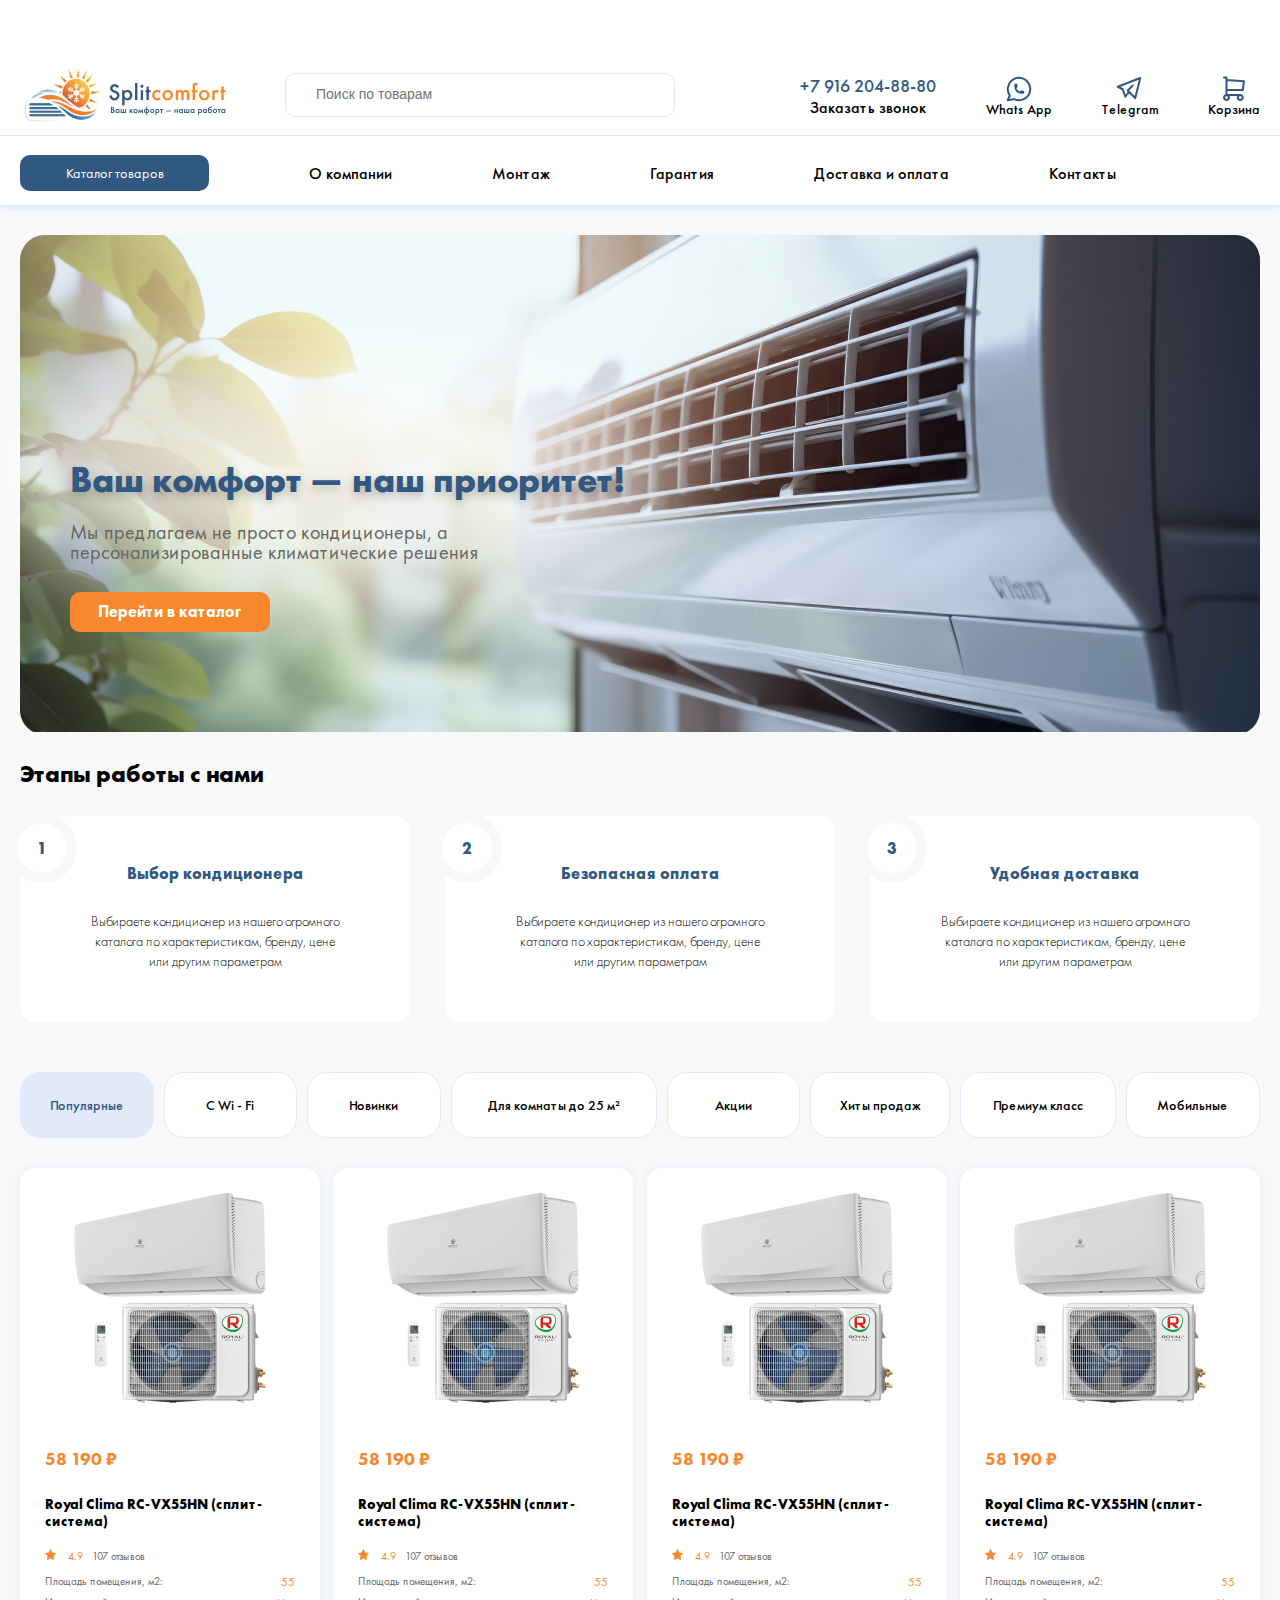
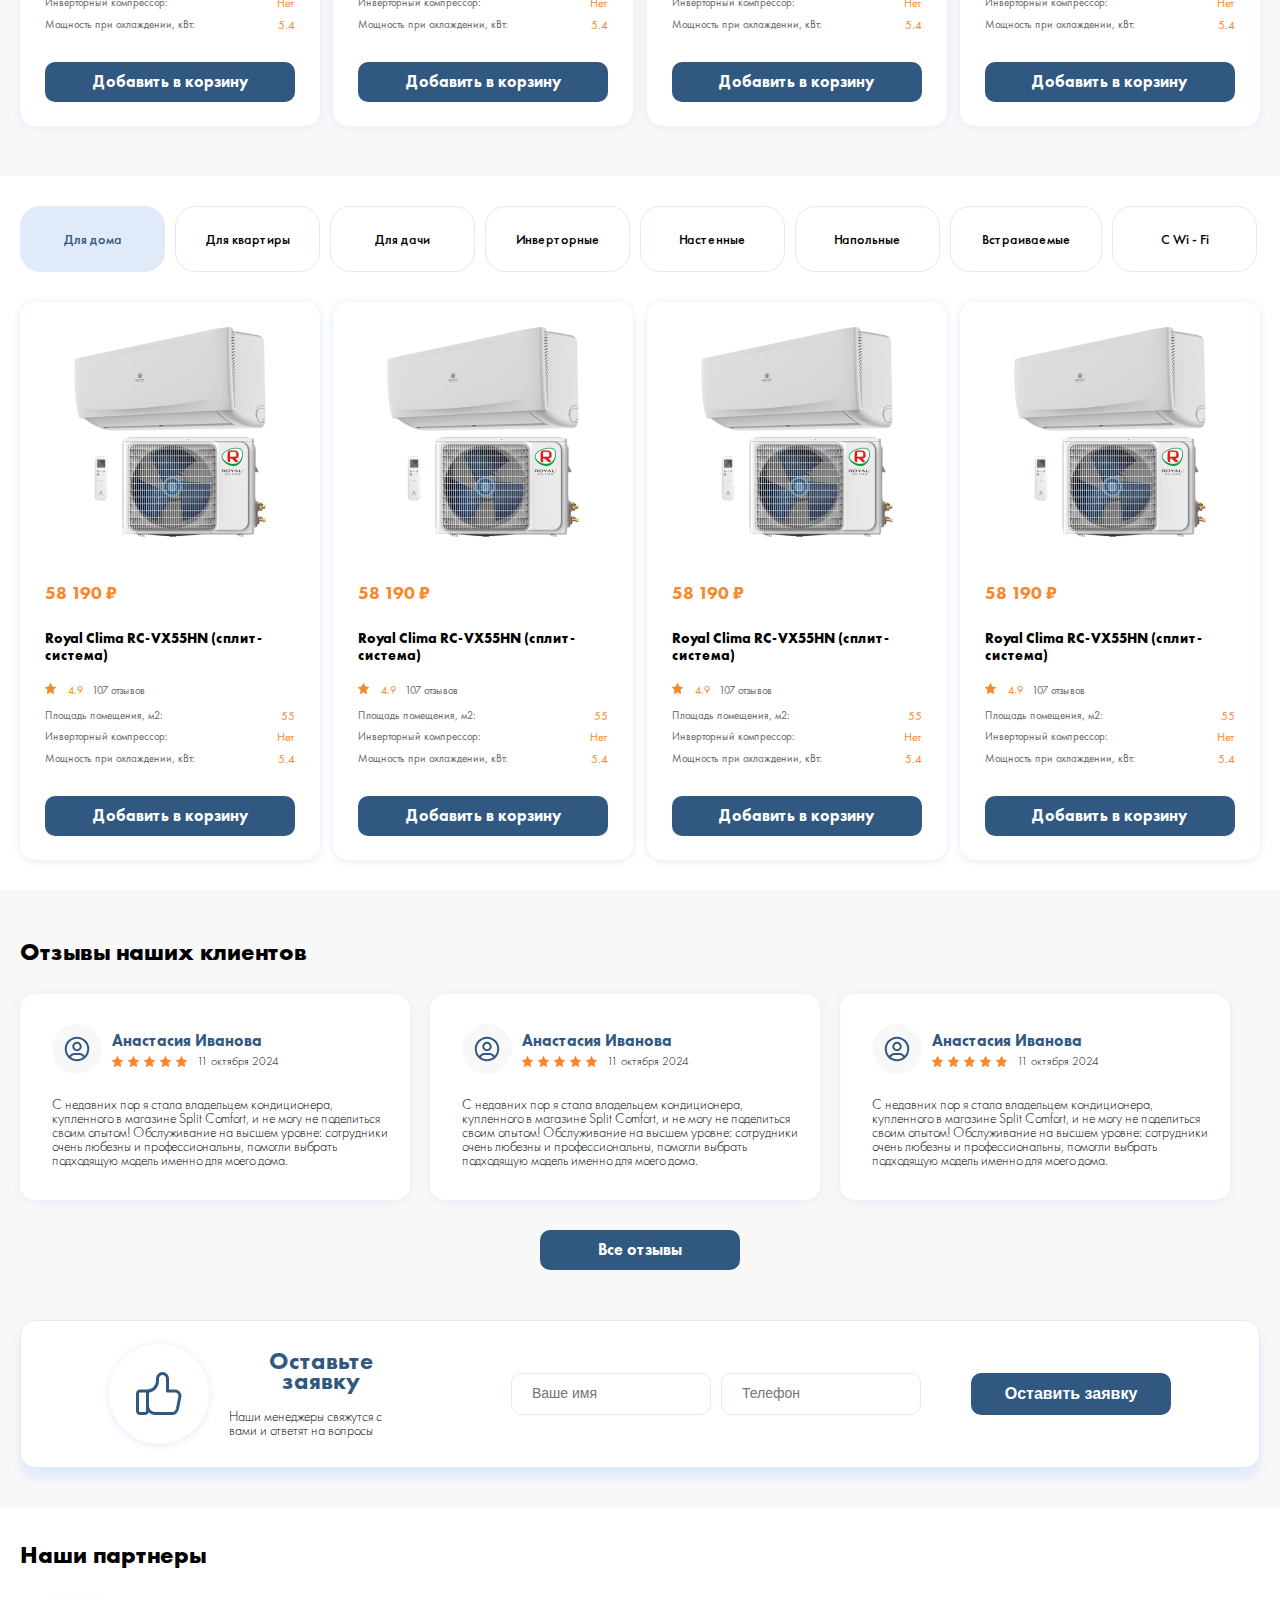
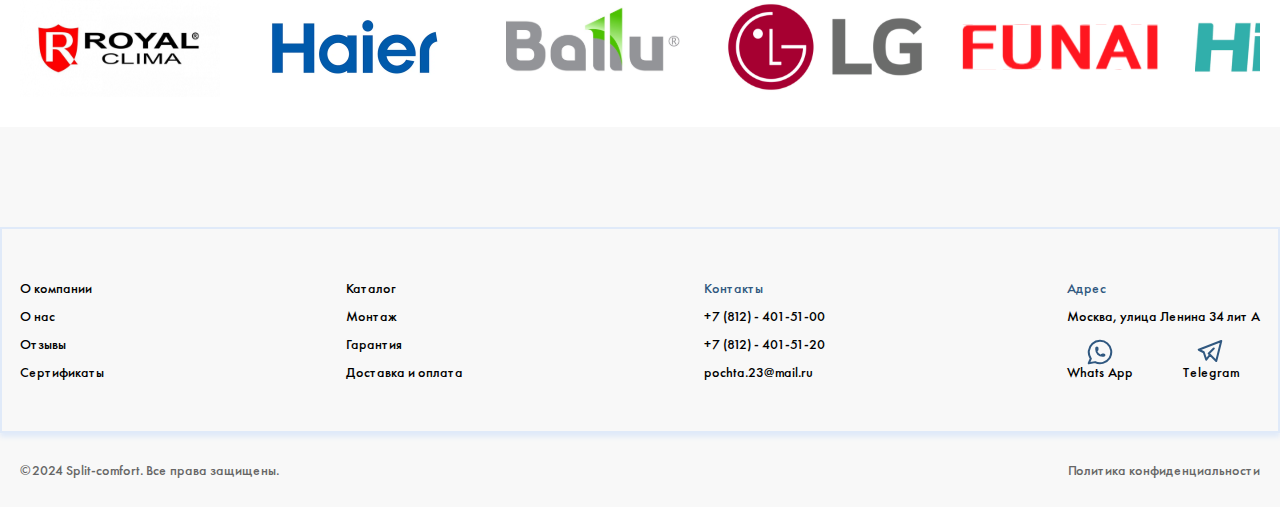
==== index.html @ e19c7456 "done main page" ====
<!DOCTYPE html>
<html lang="en">
<head>
    <meta charset="UTF-8">
  <meta name="viewport" content="width=device-width, initial-scale=1.0">
    <title>Title</title>
  <link rel="stylesheet" href="global.css">
  <link rel="stylesheet" href="form.css">
  <link rel="stylesheet" href="reviews.css">
  <link rel="stylesheet" href="main.css">
  <link rel="stylesheet" href="header.css">
  <link rel="stylesheet" href="footer.css">
</head>
<body>
<header class="header">
  <div class="container">
    <div class="header-wrapper">
      <div class="logo-container">
        <img src="assets/images/logo.png" alt="">
        <input class="search" type="text" placeholder="Поиск по товарам">
      </div>
      <div class="header-line"></div>
      <div class="header-info">
        <div class="header-tel">
          <span>+7 916 204-88-80</span>
          <span>Заказать звонок</span>
        </div>
        <a class="header-info__link" href="">Whats App</a>
        <a class="header-info__link" href="">Telegram</a>
        <a class="header-info__link" href="">Корзина</a>
      </div>
    </div>
    <nav>
      <ul class="header-links">
        <li>
          <button class="link header-catalog">Каталог товаров</button>
        </li>
        <li><a href="about.html">О компании</a></li>
        <li>Монтаж</li>
        <li><a href="guarantee.html">Гарантия</a></li>
        <li>Доставка и оплата</li>
        <li>Контакты</li>
      </ul>
    </nav>
  </div>
</header>
<main>
  <section class="main">
    <div class="container">
      <img class="main-circle" src="assets/images/circle.svg" alt="">
      <h1 class="title">Ваш комфорт — наш приоритет!</h1>
      <p class="desc">Мы предлагаем не просто кондиционеры, а персонализированные климатические решения</p>
      <a class="link" href="">Перейти в каталог</a>
    </div>
  </section>
  <section class="work">
    <div class="container">
      <h2 class="work-title title">Этапы работы с нами</h2>
      <ul class="work-list">
        <li>
          <div class="work-circle">
            <div>1</div>
          </div>
          <h3 class="subtitle">Выбор кондиционера</h3>
          <p class="desc">Выбираете кондиционер из нашего огромного
            каталога по характеристикам, бренду, цене
            или другим параметрам</p>
        </li>
        <li>
          <div class="work-circle">
            <div>2</div>
          </div>
          <h3 class="subtitle">Безопасная оплата</h3>
          <p class="desc">Выбираете кондиционер из нашего огромного
            каталога по характеристикам, бренду, цене
            или другим параметрам</p>
        </li>
        <li>
          <div class="work-circle">
            <div>3</div>
          </div>
          <h3 class="subtitle">Удобная доставка</h3>
          <p class="desc">Выбираете кондиционер из нашего огромного
            каталога по характеристикам, бренду, цене
            или другим параметрам</p>
        </li>
      </ul>
    </div>
  </section>
  <section class="catalog">
    <div class="container">
      <ul class="catalog-filter">
        <li class="active-filter">Популярные</li>
        <li>С Wi - Fi</li>
        <li>Новинки</li>
        <li>Для комнаты до 25 м²</li>
        <li>Акции</li>
        <li>Хиты продаж</li>
        <li>Премиум класс</li>
        <li>Мобильные</li>
      </ul>
      <ul class="catalog-items">
        <li>
          <img src="assets/images/conditioner.png" alt="">
          <div class="catalog-item">
            <span class="catalog-item__price">58 190 ₽</span>
            <p class="catalog-item__name">Royal Clima RC-VX55HN (сплит-
              система)</p>
            <div class="catalog-item__star">
              <img src="assets/images/star.svg" alt="">
              <span class="catalog-item__rating">4.9</span>
              <span class="catalog-item__review">107 отзывов</span>
            </div>
            <div class="catalog-item-text">
              <div class="catalog-item-desc">
            <span>
              Площадь помещения, м2:
            </span>
                <span>
            55
          </span>
              </div>
              <div class="catalog-item-desc">
            <span>
              Инверторный компрессор:
            </span>
                <span>
              Нет
            </span>
              </div>
              <div class="catalog-item-desc">
            <span>
              Мощность при охлаждении, кВт:
            </span>
                <span>
              5.4
            </span>
              </div>
            </div>
            <a href="" class="link catalog-item__link">Добавить в корзину</a></div>
        </li>
        <li>
          <img src="assets/images/conditioner.png" alt="">
          <div class="catalog-item">
            <span class="catalog-item__price">58 190 ₽</span>
            <p class="catalog-item__name">Royal Clima RC-VX55HN (сплит-
              система)</p>
            <div class="catalog-item__star">
              <img src="assets/images/star.svg" alt="">
              <span class="catalog-item__rating">4.9</span>
              <span class="catalog-item__review">107 отзывов</span>
            </div>
            <div class="catalog-item-text">
              <div class="catalog-item-desc">
            <span>
              Площадь помещения, м2:
            </span>
                <span>
            55
          </span>
              </div>
              <div class="catalog-item-desc">
            <span>
              Инверторный компрессор:
            </span>
                <span>
              Нет
            </span>
              </div>
              <div class="catalog-item-desc">
            <span>
              Мощность при охлаждении, кВт:
            </span>
                <span>
              5.4
            </span>
              </div>
            </div>
            <a href="" class="link catalog-item__link">Добавить в корзину</a></div>
        </li>
        <li>
          <img src="assets/images/conditioner.png" alt="">
          <div class="catalog-item">
            <span class="catalog-item__price">58 190 ₽</span>
            <p class="catalog-item__name">Royal Clima RC-VX55HN (сплит-
              система)</p>
            <div class="catalog-item__star">
              <img src="assets/images/star.svg" alt="">
              <span class="catalog-item__rating">4.9</span>
              <span class="catalog-item__review">107 отзывов</span>
            </div>
            <div class="catalog-item-text">
              <div class="catalog-item-desc">
            <span>
              Площадь помещения, м2:
            </span>
                <span>
            55
          </span>
              </div>
              <div class="catalog-item-desc">
            <span>
              Инверторный компрессор:
            </span>
                <span>
              Нет
            </span>
              </div>
              <div class="catalog-item-desc">
            <span>
              Мощность при охлаждении, кВт:
            </span>
                <span>
              5.4
            </span>
              </div>
            </div>
            <a href="" class="link catalog-item__link">Добавить в корзину</a></div>
        </li>
        <li>
          <img src="assets/images/conditioner.png" alt="">
          <div class="catalog-item">
            <span class="catalog-item__price">58 190 ₽</span>
            <p class="catalog-item__name">Royal Clima RC-VX55HN (сплит-
              система)</p>
            <div class="catalog-item__star">
              <img src="assets/images/star.svg" alt="">
              <span class="catalog-item__rating">4.9</span>
              <span class="catalog-item__review">107 отзывов</span>
            </div>
            <div class="catalog-item-text">
              <div class="catalog-item-desc">
            <span>
              Площадь помещения, м2:
            </span>
                <span>
            55
          </span>
              </div>
              <div class="catalog-item-desc">
            <span>
              Инверторный компрессор:
            </span>
                <span>
              Нет
            </span>
              </div>
              <div class="catalog-item-desc">
            <span>
              Мощность при охлаждении, кВт:
            </span>
                <span>
              5.4
            </span>
              </div>
            </div>
            <a href="" class="link catalog-item__link">Добавить в корзину</a></div>
        </li>
      </ul>
    </div>
  </section>
  <section class="choice">
    <div class="container">
      <ul class="choice-filter">
        <li class="active-filter">Для дома</li>
        <li>Для квартиры</li>
        <li>Для дачи</li>
        <li>Инверторные</li>
        <li>Настенные</li>
        <li>Напольные</li>
        <li>Встраиваемые</li>
        <li>С Wi - Fi</li>
      </ul>
      <ul class="catalog-items">
        <li>
          <img src="assets/images/conditioner.png" alt="">
          <div class="catalog-item">
            <span class="catalog-item__price">58 190 ₽</span>
            <p class="catalog-item__name">Royal Clima RC-VX55HN (сплит-
              система)</p>
            <div class="catalog-item__star">
              <img src="assets/images/star.svg" alt="">
              <span class="catalog-item__rating">4.9</span>
              <span class="catalog-item__review">107 отзывов</span>
            </div>
            <div class="catalog-item-text">
              <div class="catalog-item-desc">
            <span>
              Площадь помещения, м2:
            </span>
                <span>
            55
          </span>
              </div>
              <div class="catalog-item-desc">
            <span>
              Инверторный компрессор:
            </span>
                <span>
              Нет
            </span>
              </div>
              <div class="catalog-item-desc">
            <span>
              Мощность при охлаждении, кВт:
            </span>
                <span>
              5.4
            </span>
              </div>
            </div>
            <a href="" class="link catalog-item__link">Добавить в корзину</a></div>
        </li>
        <li>
          <img src="assets/images/conditioner.png" alt="">
          <div class="catalog-item">
            <span class="catalog-item__price">58 190 ₽</span>
            <p class="catalog-item__name">Royal Clima RC-VX55HN (сплит-
              система)</p>
            <div class="catalog-item__star">
              <img src="assets/images/star.svg" alt="">
              <span class="catalog-item__rating">4.9</span>
              <span class="catalog-item__review">107 отзывов</span>
            </div>
            <div class="catalog-item-text">
              <div class="catalog-item-desc">
            <span>
              Площадь помещения, м2:
            </span>
                <span>
            55
          </span>
              </div>
              <div class="catalog-item-desc">
            <span>
              Инверторный компрессор:
            </span>
                <span>
              Нет
            </span>
              </div>
              <div class="catalog-item-desc">
            <span>
              Мощность при охлаждении, кВт:
            </span>
                <span>
              5.4
            </span>
              </div>
            </div>
            <a href="" class="link catalog-item__link">Добавить в корзину</a></div>
        </li>
        <li>
          <img src="assets/images/conditioner.png" alt="">
          <div class="catalog-item">
            <span class="catalog-item__price">58 190 ₽</span>
            <p class="catalog-item__name">Royal Clima RC-VX55HN (сплит-
              система)</p>
            <div class="catalog-item__star">
              <img src="assets/images/star.svg" alt="">
              <span class="catalog-item__rating">4.9</span>
              <span class="catalog-item__review">107 отзывов</span>
            </div>
            <div class="catalog-item-text">
              <div class="catalog-item-desc">
            <span>
              Площадь помещения, м2:
            </span>
                <span>
            55
          </span>
              </div>
              <div class="catalog-item-desc">
            <span>
              Инверторный компрессор:
            </span>
                <span>
              Нет
            </span>
              </div>
              <div class="catalog-item-desc">
            <span>
              Мощность при охлаждении, кВт:
            </span>
                <span>
              5.4
            </span>
              </div>
            </div>
            <a href="" class="link catalog-item__link">Добавить в корзину</a></div>
        </li>
        <li>
          <img src="assets/images/conditioner.png" alt="">
          <div class="catalog-item">
            <span class="catalog-item__price">58 190 ₽</span>
            <p class="catalog-item__name">Royal Clima RC-VX55HN (сплит-
              система)</p>
            <div class="catalog-item__star">
              <img src="assets/images/star.svg" alt="">
              <span class="catalog-item__rating">4.9</span>
              <span class="catalog-item__review">107 отзывов</span>
            </div>
            <div class="catalog-item-text">
              <div class="catalog-item-desc">
            <span>
              Площадь помещения, м2:
            </span>
                <span>
            55
          </span>
              </div>
              <div class="catalog-item-desc">
            <span>
              Инверторный компрессор:
            </span>
                <span>
              Нет
            </span>
              </div>
              <div class="catalog-item-desc">
            <span>
              Мощность при охлаждении, кВт:
            </span>
                <span>
              5.4
            </span>
              </div>
            </div>
            <a href="" class="link catalog-item__link">Добавить в корзину</a></div>
        </li>
      </ul>
    </div>
  </section>
  <section class="reviews">
    <div class="container">
      <h2 class="title">Отзывы наших клиентов</h2>
      <ul class="reviews-list">
        <li>
          <div class="reviews-list__profile">
            <div class="reviews-list__circle">
              <img src="assets/images/profile.svg" alt="">
            </div>
            <div>
              <h4 class="reviews-list__name">Анастасия Иванова</h4>
              <div class="reviews-list__rating">
                <div class="reviews-list__stars">
                  <img src="assets/images/star.svg" alt="">
                  <img src="assets/images/star.svg" alt="">
                  <img src="assets/images/star.svg" alt="">
                  <img src="assets/images/star.svg" alt="">
                  <img src="assets/images/star.svg" alt="">
                </div>
                <span class="reviews-list__date">11 октября 2024</span>
              </div>
            </div>
          </div>
          <p class="reviews-list__desc desc">С недавних пор я стала владельцем кондиционера, купленного в
            магазине Split Comfort, и не могу не
            поделиться своим опытом! Обслуживание на высшем уровне: сотрудники очень любезны и
            профессиональны, помогли выбрать подходящую модель именно для моего дома. </p>
        </li>
        <li>
          <div class="reviews-list__profile">
            <div class="reviews-list__circle">
              <img src="assets/images/profile.svg" alt="">
            </div>
            <div>
              <h4 class="reviews-list__name">Анастасия Иванова</h4>
              <div class="reviews-list__rating">
                <div class="reviews-list__stars">
                  <img src="assets/images/star.svg" alt="">
                  <img src="assets/images/star.svg" alt="">
                  <img src="assets/images/star.svg" alt="">
                  <img src="assets/images/star.svg" alt="">
                  <img src="assets/images/star.svg" alt="">
                </div>
                <span class="reviews-list__date">11 октября 2024</span>
              </div>
            </div>
          </div>
          <p class="reviews-list__desc desc">С недавних пор я стала владельцем кондиционера, купленного в
            магазине Split Comfort, и не могу не
            поделиться своим опытом! Обслуживание на высшем уровне: сотрудники очень любезны и
            профессиональны, помогли выбрать подходящую модель именно для моего дома. </p>
        </li>
        <li>
          <div class="reviews-list__profile">
            <div class="reviews-list__circle">
              <img src="assets/images/profile.svg" alt="">
            </div>
            <div>
              <h4 class="reviews-list__name">Анастасия Иванова</h4>
              <div class="reviews-list__rating">
                <div class="reviews-list__stars">
                  <img src="assets/images/star.svg" alt="">
                  <img src="assets/images/star.svg" alt="">
                  <img src="assets/images/star.svg" alt="">
                  <img src="assets/images/star.svg" alt="">
                  <img src="assets/images/star.svg" alt="">
                </div>
                <span class="reviews-list__date">11 октября 2024</span>
              </div>
            </div>
          </div>
          <p class="reviews-list__desc desc">С недавних пор я стала владельцем кондиционера, купленного в
            магазине Split Comfort, и не могу не
            поделиться своим опытом! Обслуживание на высшем уровне: сотрудники очень любезны и
            профессиональны, помогли выбрать подходящую модель именно для моего дома. </p>
        </li>

      </ul>
      <a href="#" class="link reviews-link">Все отзывы</a></div>
  </section>
  <section class="form">
    <div class="container">
      <div class="form-like">
        <div class="form-circle">
          <img src="assets/images/like.svg" alt="">
        </div>
        <div class="form-like__text">
          <span class="form-like__bid">Оставьте заявку </span>
          <span class="form-like__desc">Наши менеджеры свяжутся с вами и ответят на вопросы  </span>
        </div>
      </div>
      <form class="form-bid" action="">
        <div class="form-input">
          <input type="text" placeholder="Ваше имя">
          <input type="tel" placeholder="Телефон"></div>
        <button class="link form-link" type="submit">Оставить заявку</button>
      </form>
    </div>
  </section>
  <section class="partners">
    <div class="container">
      <h2 class="title">Наши партнеры</h2>
      <ul class="partners-list">
        <li>
          <img src="assets/images/partners-1.svg" alt="">
        </li>
        <li>
          <img src="assets/images/partners-2.svg" alt="">
        </li>
        <li>
          <img src="assets/images/partners-3.svg" alt="">
        </li>
        <li>
          <img src="assets/images/partners-4.svg" alt="">
        </li>
        <li>
          <img src="assets/images/partners-5.svg" alt="">
        </li>
        <li>
          <img src="assets/images/partners-6.svg" alt="">
        </li>
      </ul>
    </div>
  </section>
</main>
<footer class="footer">
  <div class="container">
    <ul class="footer-list">
      <li>
        <ul>
          <li>О компании</li>
          <li>О нас</li>
          <li>Отзывы</li>
          <li>Сертификаты</li>
        </ul>
      </li>
      <li>
        <ul>
          <li>Каталог</li>
          <li>Монтаж</li>
          <li>Гарантия</li>
          <li>Доставка и оплата</li>
        </ul>
      </li>
      <li>
        <ul>
          <li class="footer-accent">Контакты</li>
          <li>+7 (812) - 401-51-00</li>
          <li>+7 (812) - 401-51-20</li>
          <li>pochta.23@mail.ru</li>
        </ul>
      </li>
      <li>
        <ul>
          <li class="footer-accent">Адрес</li>
          <li>Москва, улица Ленина 34 лит А</li>
          <li class="social">
            <a class="social-links" href="">Whats App</a>
            <a class="social-links" href="">Telegram</a>
          </li>
        </ul>
      </li>
    </ul>
  </div>
</footer>
<div class="container">
  <div class="footer-bottom">
    <span>©2024 Split-comfort. Все права защищены.</span>
    <span>Политика конфиденциальности </span></div>
</div>
</body>
</html>
---- global.css ----
@font-face {
    font-family: 'Futura PT';
    src: url('assets/fonts/FuturaPT-Heavy.eot');
    src: local('assets/fonts/Futura PT Heavy'), local('FuturaPT-Heavy'),
    url('assets/fonts/FuturaPT-Heavy.eot?#iefix') format('embedded-opentype'),
    url('assets/fonts/FuturaPT-Heavy.woff') format('woff'),
    url('assets/fonts/FuturaPT-Heavy.ttf') format('truetype');
    font-weight: 900;
    font-style: normal;
}

@font-face {
    font-family: 'Futura PT';
    src: url('assets/fonts/FuturaPT-Medium.eot');
    src: local('assets/fonts/Futura PT Medium'), local('FuturaPT-Medium'),
    url('assets/fonts/FuturaPT-Medium.eot?#iefix') format('embedded-opentype'),
    url('assets/fonts/FuturaPT-Medium.woff') format('woff'),
    url('assets/fonts/FuturaPT-Medium.ttf') format('truetype');
    font-weight: 500;
    font-style: normal;
}

@font-face {
    font-family: 'Futura PT';
    src: url('assets/fonts/FuturaPT-MediumObl.eot');
    src: local('assets/fonts/Futura PT Medium Oblique'), local('FuturaPT-MediumObl'),
    url('assets/fonts/FuturaPT-MediumObl.eot?#iefix') format('embedded-opentype'),
    url('assets/fonts/FuturaPT-MediumObl.woff') format('woff'),
    url('assets/fonts/FuturaPT-MediumObl.ttf') format('truetype');
    font-weight: 500;
    font-style: italic;
}

@font-face {
    font-family: 'Futura PT Cond';
    src: url('assets/fonts/FuturaPTCond-Medium.eot');
    src: local('assets/fonts/Futura PT Cond Medium'), local('FuturaPTCond-Medium'),
    url('assets/fonts/FuturaPTCond-Medium.eot?#iefix') format('embedded-opentype'),
    url('assets/fonts/FuturaPTCond-Medium.woff') format('woff'),
    url('assets/fonts/FuturaPTCond-Medium.ttf') format('truetype');
    font-weight: 500;
    font-style: normal;
}

@font-face {
    font-family: 'Futura PT';
    src: url('assets/fonts/FuturaPT-LightObl.eot');
    src: local('assets/fonts/Futura PT Light Oblique'), local('FuturaPT-LightObl'),
    url('assets/fonts/FuturaPT-LightObl.eot?#iefix') format('embedded-opentype'),
    url('assets/fonts/FuturaPT-LightObl.woff') format('woff'),
    url('assets/fonts/FuturaPT-LightObl.ttf') format('truetype');
    font-weight: 300;
    font-style: italic;
}

@font-face {
    font-family: 'Futura PT Book';
    src: url('assets/fonts/FuturaPT-Book.eot');
    src: local('assets/fonts/Futura PT Book'), local('FuturaPT-Book'),
    url('assets/fonts/FuturaPT-Book.eot?#iefix') format('embedded-opentype'),
    url('assets/fonts/FuturaPT-Book.woff') format('woff'),
    url('assets/fonts/FuturaPT-Book.ttf') format('truetype');
    font-weight: normal;
    font-style: normal;
}

@font-face {
    font-family: 'Futura PT Cond';
    src: url('assets/fonts/FuturaPTCond-Bold.eot');
    src: local('assets/fonts/Futura PT Cond Bold'), local('FuturaPTCond-Bold'),
    url('assets/fonts/FuturaPTCond-Bold.eot?#iefix') format('embedded-opentype'),
    url('assets/fonts/FuturaPTCond-Bold.woff') format('woff'),
    url('assets/fonts/FuturaPTCond-Bold.ttf') format('truetype');
    font-weight: bold;
    font-style: normal;
}

@font-face {
    font-family: 'Futura PT Book';
    src: url('assets/fonts/FuturaPT-BookObl.eot');
    src: local('assets/fonts/Futura PT Book Oblique'), local('FuturaPT-BookObl'),
    url('assets/fonts/FuturaPT-BookObl.eot?#iefix') format('embedded-opentype'),
    url('assets/fonts/FuturaPT-BookObl.woff') format('woff'),
    url('assets/fonts/FuturaPT-BookObl.ttf') format('truetype');
    font-weight: normal;
    font-style: italic;
}

@font-face {
    font-family: 'Futura PT Cond Extra';
    src: url('assets/fonts/FuturaPTCond-ExtraBoldObl.eot');
    src: local('assets/fonts/Futura PT Cond Extra Bold Oblique'), local('FuturaPTCond-ExtraBoldObl'),
    url('assets/fonts/FuturaPTCond-ExtraBoldObl.eot?#iefix') format('embedded-opentype'),
    url('assets/fonts/FuturaPTCond-ExtraBoldObl.woff') format('woff'),
    url('assets/fonts/FuturaPTCond-ExtraBoldObl.ttf') format('truetype');
    font-weight: 800;
    font-style: italic;
}

@font-face {
    font-family: 'Futura PT';
    src: url('assets/fonts/FuturaPT-Light.eot');
    src: local('assets/fonts/Futura PT Light'), local('FuturaPT-Light'),
    url('assets/fonts/FuturaPT-Light.eot?#iefix') format('embedded-opentype'),
    url('assets/fonts/FuturaPT-Light.woff') format('woff'),
    url('assets/fonts/FuturaPT-Light.ttf') format('truetype');
    font-weight: 300;
    font-style: normal;
}

@font-face {
    font-family: 'Futura PT';
    src: url('assets/fonts/FuturaPT-BoldObl.eot');
    src: local('assets/fonts/Futura PT Bold Oblique'), local('FuturaPT-BoldObl'),
    url('assets/fonts/FuturaPT-BoldObl.eot?#iefix') format('embedded-opentype'),
    url('assets/fonts/FuturaPT-BoldObl.woff') format('woff'),
    url('assets/fonts/FuturaPT-BoldObl.ttf') format('truetype');
    font-weight: bold;
    font-style: italic;
}

@font-face {
    font-family: 'Futura PT Demi';
    src: url('assets/fonts/FuturaPT-DemiObl.eot');
    src: local('assets/fonts/Futura PT Demi Oblique'), local('FuturaPT-DemiObl'),
    url('assets/fonts/FuturaPT-DemiObl.eot?#iefix') format('embedded-opentype'),
    url('assets/fonts/FuturaPT-DemiObl.woff') format('woff'),
    url('assets/fonts/FuturaPT-DemiObl.ttf') format('truetype');
    font-weight: 600;
    font-style: italic;
}

@font-face {
    font-family: 'Futura PT Cond Extra';
    src: url('assets/fonts/FuturaPTCond-ExtraBold.eot');
    src: local('assets/fonts/Futura PT Cond Extra Bold'), local('FuturaPTCond-ExtraBold'),
    url('assets/fonts/FuturaPTCond-ExtraBold.eot?#iefix') format('embedded-opentype'),
    url('assets/fonts/FuturaPTCond-ExtraBold.woff') format('woff'),
    url('assets/fonts/FuturaPTCond-ExtraBold.ttf') format('truetype');
    font-weight: 800;
    font-style: normal;
}

@font-face {
    font-family: 'Futura PT Demi';
    src: url('assets/fonts/FuturaPT-Demi.eot');
    src: local('assets/fonts/Futura PT Demi'), local('FuturaPT-Demi'),
    url('assets/fonts/FuturaPT-Demi.eot?#iefix') format('embedded-opentype'),
    url('assets/fonts/FuturaPT-Demi.woff') format('woff'),
    url('assets/fonts/FuturaPT-Demi.ttf') format('truetype');
    font-weight: 600;
    font-style: normal;
}

@font-face {
    font-family: 'Futura PT';
    src: url('assets/fonts/FuturaPT-HeavyObl.eot');
    src: local('assets/fonts/Futura PT Heavy Oblique'), local('FuturaPT-HeavyObl'),
    url('assets/fonts/FuturaPT-HeavyObl.eot?#iefix') format('embedded-opentype'),
    url('assets/fonts/FuturaPT-HeavyObl.woff') format('woff'),
    url('assets/fonts/FuturaPT-HeavyObl.ttf') format('truetype');
    font-weight: 900;
    font-style: italic;
}

@font-face {
    font-family: 'Futura PT Extra';
    src: url('assets/fonts/FuturaPT-ExtraBoldObl.eot');
    src: local('assets/fonts/Futura PT Extra Bold Oblique'), local('FuturaPT-ExtraBoldObl'),
    url('assets/fonts/FuturaPT-ExtraBoldObl.eot?#iefix') format('embedded-opentype'),
    url('assets/fonts/FuturaPT-ExtraBoldObl.woff') format('woff'),
    url('assets/fonts/FuturaPT-ExtraBoldObl.ttf') format('truetype');
    font-weight: 800;
    font-style: italic;
}

@font-face {
    font-family: 'Futura PT Cond Book';
    src: url('assets/fonts/FuturaPTCond-Book.eot');
    src: local('assets/fonts/Futura PT Cond Book'), local('FuturaPTCond-Book'),
    url('assets/fonts/FuturaPTCond-Book.eot?#iefix') format('embedded-opentype'),
    url('assets/fonts/FuturaPTCond-Book.woff') format('woff'),
    url('assets/fonts/FuturaPTCond-Book.ttf') format('truetype');
    font-weight: normal;
    font-style: normal;
}

@font-face {
    font-family: 'Futura PT';
    src: url('assets/fonts/FuturaPT-Bold.eot');
    src: local('assets/fonts/Futura PT Bold'), local('FuturaPT-Bold'),
    url('assets/fonts/FuturaPT-Bold.eot?#iefix') format('embedded-opentype'),
    url('assets/fonts/FuturaPT-Bold.woff') format('woff'),
    url('assets/fonts/FuturaPT-Bold.ttf') format('truetype');
    font-weight: bold;
    font-style: normal;
}

@font-face {
    font-family: 'Futura PT Extra';
    src: url('assets/fonts/FuturaPT-ExtraBold.eot');
    src: local('assets/fonts/Futura PT Extra Bold'), local('FuturaPT-ExtraBold'),
    url('assets/fonts/FuturaPT-ExtraBold.eot?#iefix') format('embedded-opentype'),
    url('assets/fonts/FuturaPT-ExtraBold.woff') format('woff'),
    url('assets/fonts/FuturaPT-ExtraBold.ttf') format('truetype');
    font-weight: 800;
    font-style: normal;
}

@font-face {
    font-family: 'Futura PT Cond';
    src: url('assets/fonts/FuturaPTCond-BoldObl.eot');
    src: local('assets/fonts/Futura PT Cond Bold Oblique'), local('FuturaPTCond-BoldObl'),
    url('assets/fonts/FuturaPTCond-BoldObl.eot?#iefix') format('embedded-opentype'),
    url('assets/fonts/FuturaPTCond-BoldObl.woff') format('woff'),
    url('assets/fonts/FuturaPTCond-BoldObl.ttf') format('truetype');
    font-weight: bold;
    font-style: italic;
}

@font-face {
    font-family: 'Futura PT Cond';
    src: url('assets/fonts/FuturaPTCond-MediumObl.eot');
    src: local('assets/fonts/Futura PT Cond Medium Oblique'), local('FuturaPTCond-MediumObl'),
    url('assets/fonts/FuturaPTCond-MediumObl.eot?#iefix') format('embedded-opentype'),
    url('assets/fonts/FuturaPTCond-MediumObl.woff') format('woff'),
    url('assets/fonts/FuturaPTCond-MediumObl.ttf') format('truetype');
    font-weight: 500;
    font-style: italic;
}

@font-face {
    font-family: 'Futura PT Cond Book';
    src: url('assets/fonts/FuturaPTCond-BookObl.eot');
    src: local('assets/fonts/Futura PT Cond Book Oblique'), local('FuturaPTCond-BookObl'),
    url('assets/fonts/FuturaPTCond-BookObl.eot?#iefix') format('embedded-opentype'),
    url('assets/fonts/FuturaPTCond-BookObl.woff') format('woff'),
    url('assets/fonts/FuturaPTCond-BookObl.ttf') format('truetype');
    font-weight: normal;
    font-style: italic;
}



* {
    margin: 0;
    padding: 0;
    box-sizing: border-box;
}

ul {
    list-style: none;
}

a {
    text-decoration: none;
    color: inherit;
}

.container {
    max-width: 1240px;
    margin: 0 auto;
}

:root {
    --blue: #305880;
    --orange: #F7882E;
    --white: #fff;
    --dirtyWhite: #F8F8F8;
    --gayBlue: #E0EAF9;
    --devil: #666666;
    --black: #000;
}

body {
    color: var(--black);
    background-color: var(--dirtyWhite);
    font-family: 'Futura PT', sans-serif;
    font-weight: 500;
}

.desc {
    font-size: 14px;
    line-height: 1.14286;
    font-weight: 400;
    font-family: 'Futura PT Book', sans-serif;
}

.desc span {
    color: var(--blue);
    font-weight: 600;
}

.title {
    font-weight: bold;
    font-size: 24px;
    line-height: 1;
}

.subtitle {
    font-weight: 600;
    font-size: 16px;
    line-height: 1;
    color: var(--blue);
}

.link {
    border-radius: 10px;
    width: 200px;
    background: var(--blue);
    font-weight: 900;
    font-size: 16px;
    line-height: 1;
    text-align: center;
    color: var(--white);
    display: block;
    padding: 12px 0;
    border: none;
    cursor: pointer;
}

input {
    border: 1px solid var(--gayBlue);
    border-radius: 10px;
    width: 200px;
    padding: 10px 0 10px 20px;
    background: var(--white);
    font-weight: 300;
    font-size: 14px;
    line-height: 1.37143;
}
---- form.css ----
.form .container {
    margin-top: 100px;
    border: 1px solid var(--gayBlue);
    border-radius: 15px;
    box-shadow: 0 10px 10px 0 var(--gayBlue);
    background: var(--white);
    padding: 23px 88px;
    display: flex;
    align-items: center;
    justify-content: space-between;
}

.form-circle {
    width: 100px;
    height: 100px;
    border-radius: 50%;
    background: var(--white);
    box-shadow: 0 1px 10px 0 var(--gayBlue);
    display: flex;
    align-items: center;
    justify-content: center;
}

.form-like {
    display: flex;
    gap: 20px;
    align-items: center;
}

.form-like__text {
    display: flex;
    flex-direction: column;
    gap: 19px;
    max-width: 183px;
}

.form-like__bid {
    font-weight: 900;
    text-align: center;
    font-size: 24px;
    line-height: 0.8;
    color: var(--blue);
}

.form-like__desc {
    font-weight: 300;
    font-size: 14px;
    line-height: 1;
    max-width: 161px;
}

.form-bid {
    display: flex;
    gap: 50px;
}

.form-input {
    display: flex;
    gap: 10px;
}
---- reviews.css ----
.reviews {
    margin-top: 100px;
}

.reviews-list {
    margin-top: 30px;
    display: flex;
    gap: 20px;
}

.reviews-list li {
    max-width: 390px;
    width: 100%;
    padding: 30px 21px 33px 32px;
    box-shadow: 0 1px 10px 0 var(--gayBlue);
    background: var(--white);
    border-radius: 15px;
}

.reviews-list__name {
    font-weight: 900;
    font-size: 16px;
    line-height: 1.2;
    color: var(--blue);
}

.reviews-list__circle {
    width: 50px;
    height: 50px;
    border-radius: 50%;
    background-color: var(--dirtyWhite);
    display: flex;
    align-items: center;
    justify-content: center;
}

.reviews-list__profile {
    display: flex;
    align-items: center;
    gap: 10px;
}

.reviews-list__desc {
    font-weight: 300;
    margin-top: 23px;
    max-width: 337px;
    font-family: "Futura PT", sans-serif;
    line-height: 1;
}

.reviews-list__date {
    font-weight: 300;
    font-size: 12px;
    line-height: 1;
}

.reviews-list__stars {
    display: flex;
    gap: 5px;
}

.reviews-list__rating {
    margin-top: 5px;
    display: flex;
    gap: 10px;
    align-items: center;
}

.reviews-link {
    margin: 30px auto 0;
}
---- main.css ----
.main {
    margin-top: 30px;
}

.main .container {
    background-image: url("assets/images/main-1.png");
    padding: 224px 0 100px 0px;
    position: relative;
}

.main-circle {
    position: absolute;
    top: 22px;
    left: -142px;
    z-index: 1;
}

.main .title {
    font-size: 36px;
    color: var(--blue);
    text-shadow: 0 4px 10px rgba(0, 0, 0, 0.25);
    line-height: 1.2;
    padding-left: 50px;
    z-index: 2;
    position: relative;
}

.main .desc {
    margin-top: 20px;
    font-weight: 400;
    font-size: 20px;
    line-height: 1;
    color: var(--devil);
    padding-left: 50px;
    max-width: 551px;
    z-index: 2;
    position: relative;
}

.main .link {
    background-color: var(--orange);
    margin-top: 30px;
    margin-left: 50px;
    z-index: 2;
    position: relative;
}

/**/

.work {
    margin-top: 30px;
}

.work-list {
    margin-top: 30px;
    display: flex;
    gap: 35px;
}

.work-list li {
    border-radius: 15px;
    background: var(--white);
    position: relative;
    padding: 50px 0;
    max-width: 390px;
    width: 100%;
}

.work-list li .subtitle {
    text-align: center;
}

.work-list li .desc {
    font-weight: 300;
    font-family: "Futura PT", sans-serif;
    margin-top: 30px;
    line-height: 1.42857;
    padding: 0 66px 0 66px;
    text-align: center;
}

.work-circle {
    position: absolute;
    width: 70px;
    height: 70px;
    border-radius: 100%;
    background: var(--dirtyWhite);
    top: -3px;
    left: -13px;
}

.work-circle div {
    position: absolute;
    top: 10px;
    left: 10px;
    display: flex;
    align-items: center;
    justify-content: center;
    width: 50px;
    height: 50px;
    background: var(--white);
    border-radius: 50%;
    font-weight: 700;
    font-size: 16px;
    line-height: 1.2;
    font-family: "Futura PT", sans-serif;
    color: var(--blue);
}

/**/

.catalog {
    margin-top: 50px;
}

.catalog-filter {
    display: flex;
    gap: 10px;
}

.catalog-filter li {
    border: 1px solid var(--gayBlue);
    border-radius: 20px;
    background: var(--white);
    padding: 23px 0 22px;
    font-weight: 400;
    font-size: 14px;
    line-height: 1.37143;
    width: 133.5px;
    text-align: center;
}

.catalog-filter li:nth-child(4) {
    width: 206px;
}

.catalog-filter li:nth-child(6) {
    width: 140px;
}

.catalog-filter li:nth-child(7) {
    width: 156px;
}

.active-filter {
    background: var(--gayBlue) !important;
    color: var(--blue);
}

.catalog-items {
    margin-top: 30px;
    display: flex;
    justify-content: space-between;
}

.catalog-items li {
    max-width: 300px;
    width: 100%;
    border-radius: 15px;
    box-shadow: 0 1px 10px 0 var(--gayBlue);
    background: var(--white);
    padding: 25px 20px 24px 20px;
}

.catalog-item {
    padding: 0 5px;
}

.catalog-item__price {
    display: inline-block;
    font-weight: 900;
    font-size: 18px;
    line-height: 1.33333;
    margin-top: 39px;
    color: var(--orange);
}

.catalog-item__name {
    font-weight: 600;
    font-size: 14px;
    line-height: 1.2;
    margin-top: 25px;
}

.catalog-item__rating {
    display: inline-block;
    padding-left: 8px;
    font-weight: 400;
    font-size: 11px;
    line-height: 1.21905;
    font-family: "Futura PT Book", sans-serif;
    color: var(--orange);
}

.catalog-item__review {
    font-weight: 400;
    font-size: 11px;
    font-family: "Futura PT Book", sans-serif;
    line-height: 1.28;
    color: var(--devil);
    padding-left: 5px;
}

.catalog-item__star {
    margin-top: 14px;
}

.catalog-item-text {
    display: flex;
    flex-direction: column;
    gap: 7px;
    margin-top: 10px;
}

.catalog-item-desc {
    display: flex;
   justify-content: space-between;
}

.catalog-item-desc span:first-child {
    font-weight: 400;
    font-size: 11px;
    font-family: "Futura PT Book", sans-serif;
    line-height: 1.23871;
    color: var(--devil);
}

.catalog-item-desc span:nth-child(2) {
    font-weight: 400;
    font-family: "Futura PT Book", sans-serif;
    font-size: 12px;
    line-height: 1.2;
    color: var(--orange);
}

.catalog-item__link {
    margin-top: 30px;
    width: 100%;
    padding: 12px 0;
}

/**/

.choice {
    margin-top: 50px;
    padding: 30px 0;
    background-color: var(--white);
}

.choice-filter {
    display: flex;
    gap: 10px;
}

.choice-filter li {
    border: 1px solid var(--gayBlue);
    border-radius: 20px;
    background: var(--white);
    padding: 23px 0 22px;
    font-weight: 400;
    font-size: 14px;
    line-height: 1.37143;
    width: 145px;
    text-align: center;
}

.choice-filter li:nth-child(7) {
    width: 152px;
}

/**/

.reviews {
    margin-top: 50px;
}

/**/

.form .container {
    margin-top: 50px;
}

/**/

.partners {
    margin-top: 40px;
    padding: 35px 0 25px;
    background-color: var(--white);
}

.partners-list {
    margin-top: 30px;
    display: flex;
    gap: 35px;
    align-items: center;
    overflow: hidden;
}
---- header.css ----
.header {
    background: var(--white);
    box-shadow: 0 4px 5px 0 var(--gayBlue);
    position: relative;
}

.header-line {
    position: absolute;
    width: 100%;
    height: 1px;
    background: var(--gayBlue);
    left: 0;
    top: 135px;
}

.header-wrapper {
    display: flex;
    padding: 65px 0 16px 0;
    align-items: center;
    justify-content: space-between;
}

.header-links {
    display: flex;
    align-items: center;
    gap: 100px;
    padding: 14px 0;
}

.header-catalog {
    font-weight: 400;
    font-size: 14px;
    padding: 11px 0;
    width: 189px;
    font-family: "Futura PT Book" ,sans-serif;
}

.header-info {
    display: flex;
    gap: 50px;
    align-items: flex-end;
}

.header-info__link {
    padding-top: 28px;
    position: relative;
    display: block;
    font-weight: 400;
    font-size: 14px;
    color: var(--black);
}

.header-info a:nth-child(2):before {
    content: url(assets/images/whatsapp.svg);
    position: absolute;
    top: 4px;
    left: 20px;
}

.header-info :nth-child(3):before {
    content: url(assets/images/telegram.svg);
    position: absolute;
    top: 5px;
    left: 14px;
}

.header-info :nth-child(4):before {
    content: url(assets/images/trach.svg);
    position: absolute;
    top: 4px;
    left: 15px;
}

.logo-container {
    display: flex;
    position: relative;
    gap: 50px;
    align-items: center;
}

.header-tel {
    display: flex;
    flex-direction: column;
    align-items: center;
}

.search {
    border: 1px solid var(--gayBlue);
    padding: 11px 0 11px 30px;
    border-radius: 10px;
    width: 390px;
}

.header-tel span:first-child {
    font-weight: 500;
    font-size: 18px;
    color: var(--blue);
}
---- footer.css ----
.footer {
    margin-top: 100px;
    border: 2px solid var(--gayBlue);
    box-shadow: 0 4px 5px 0 var(--gayBlue);
    padding: 50px 0;
}

.footer-list {
    display: flex;
    font-weight: 400;
    font-size: 14px;
    justify-content: space-between;
}

.footer-list li ul {
    display: flex;
    flex-direction: column;
    gap: 10px;
}

.footer-accent {
    color: var(--blue);
}

.social {
    display: flex;
    gap: 50px;
}

.social-links {
    padding-top: 28px;
    position: relative;
    display: block;
    font-weight: 400;
    font-size: 14px;
    color: var(--black);
}

.social-links:first-child:before {
    content: url(assets/images/whatsapp.svg);
    position: absolute;
    top: 4px;
    left: 20px;
}

.social-links:nth-child(2):before {
    content: url(assets/images/telegram.svg);
    position: absolute;
    top: 5px;
    left: 14px;
}

.footer-bottom {
    display: flex;
    justify-content: space-between;
    font-weight: 400;
    font-size: 14px;
    line-height: 1;
    color: var(--devil);
    margin: 30px 0;
}
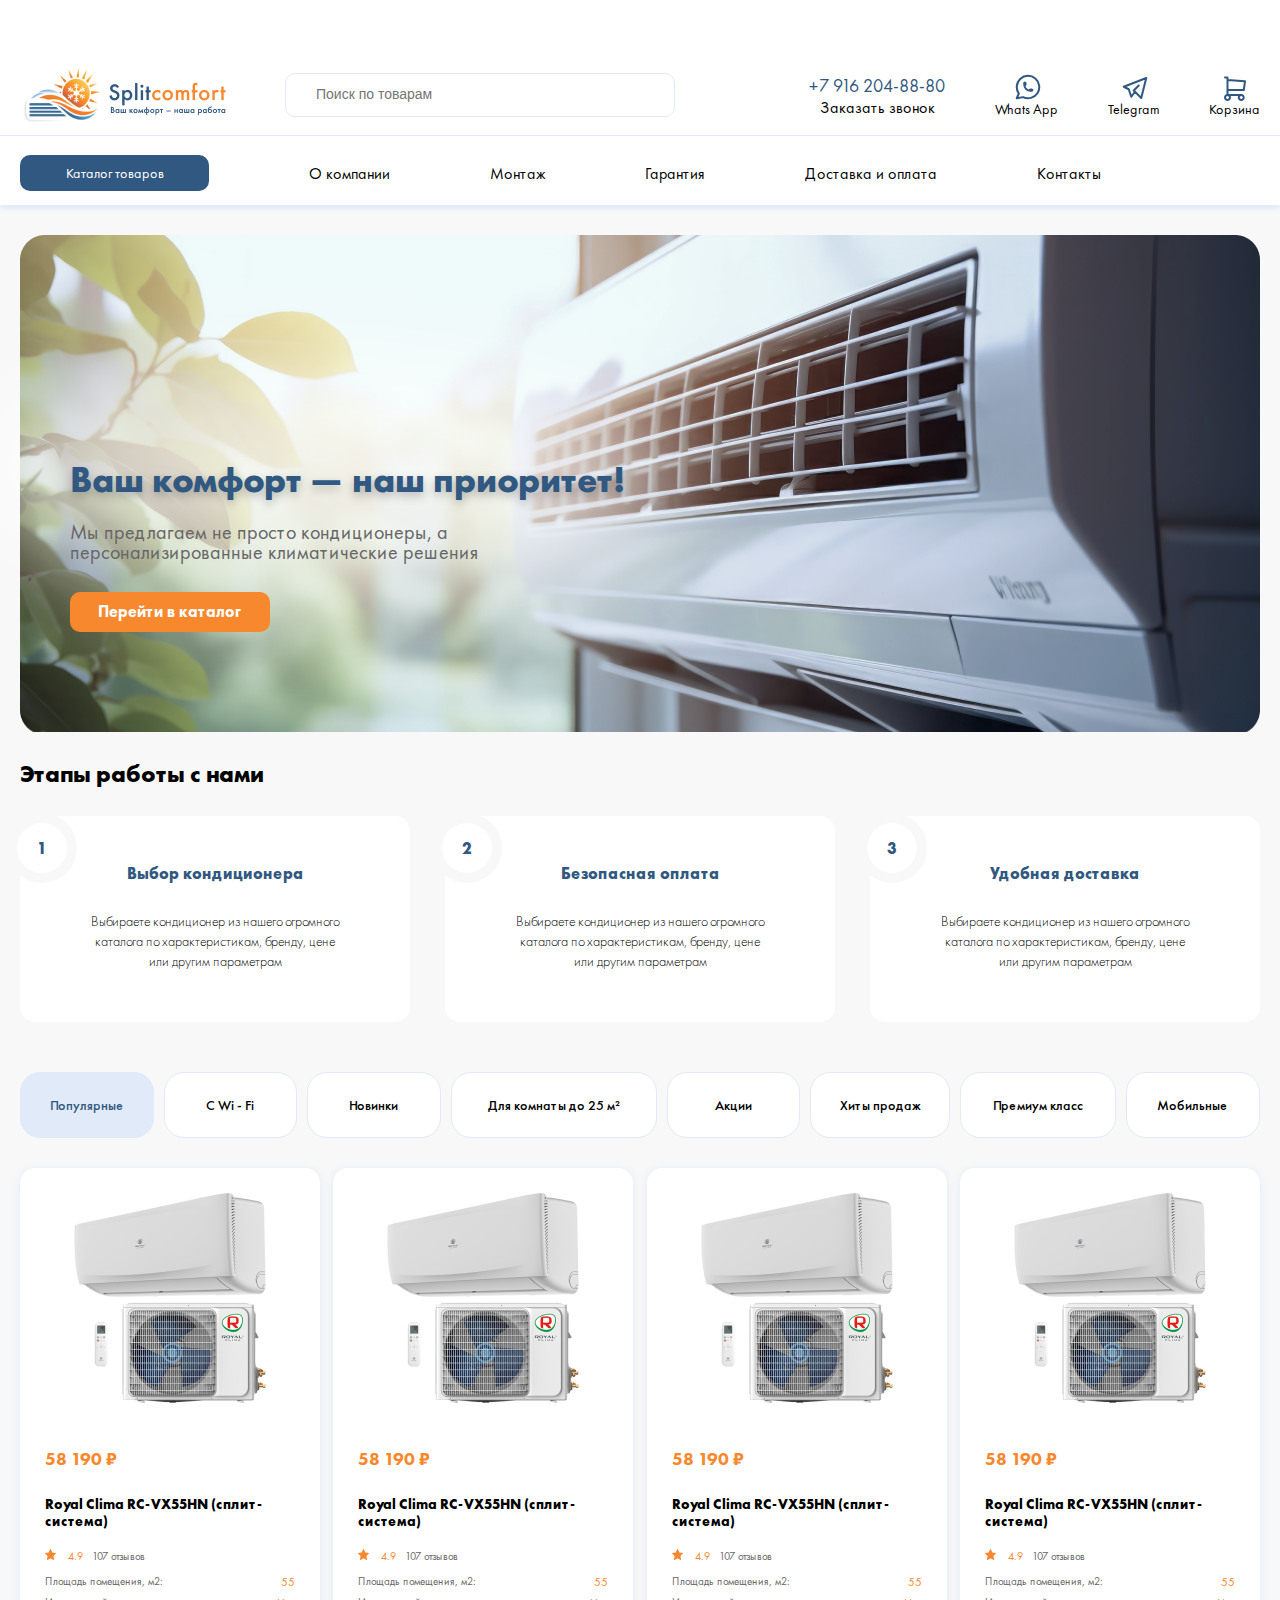
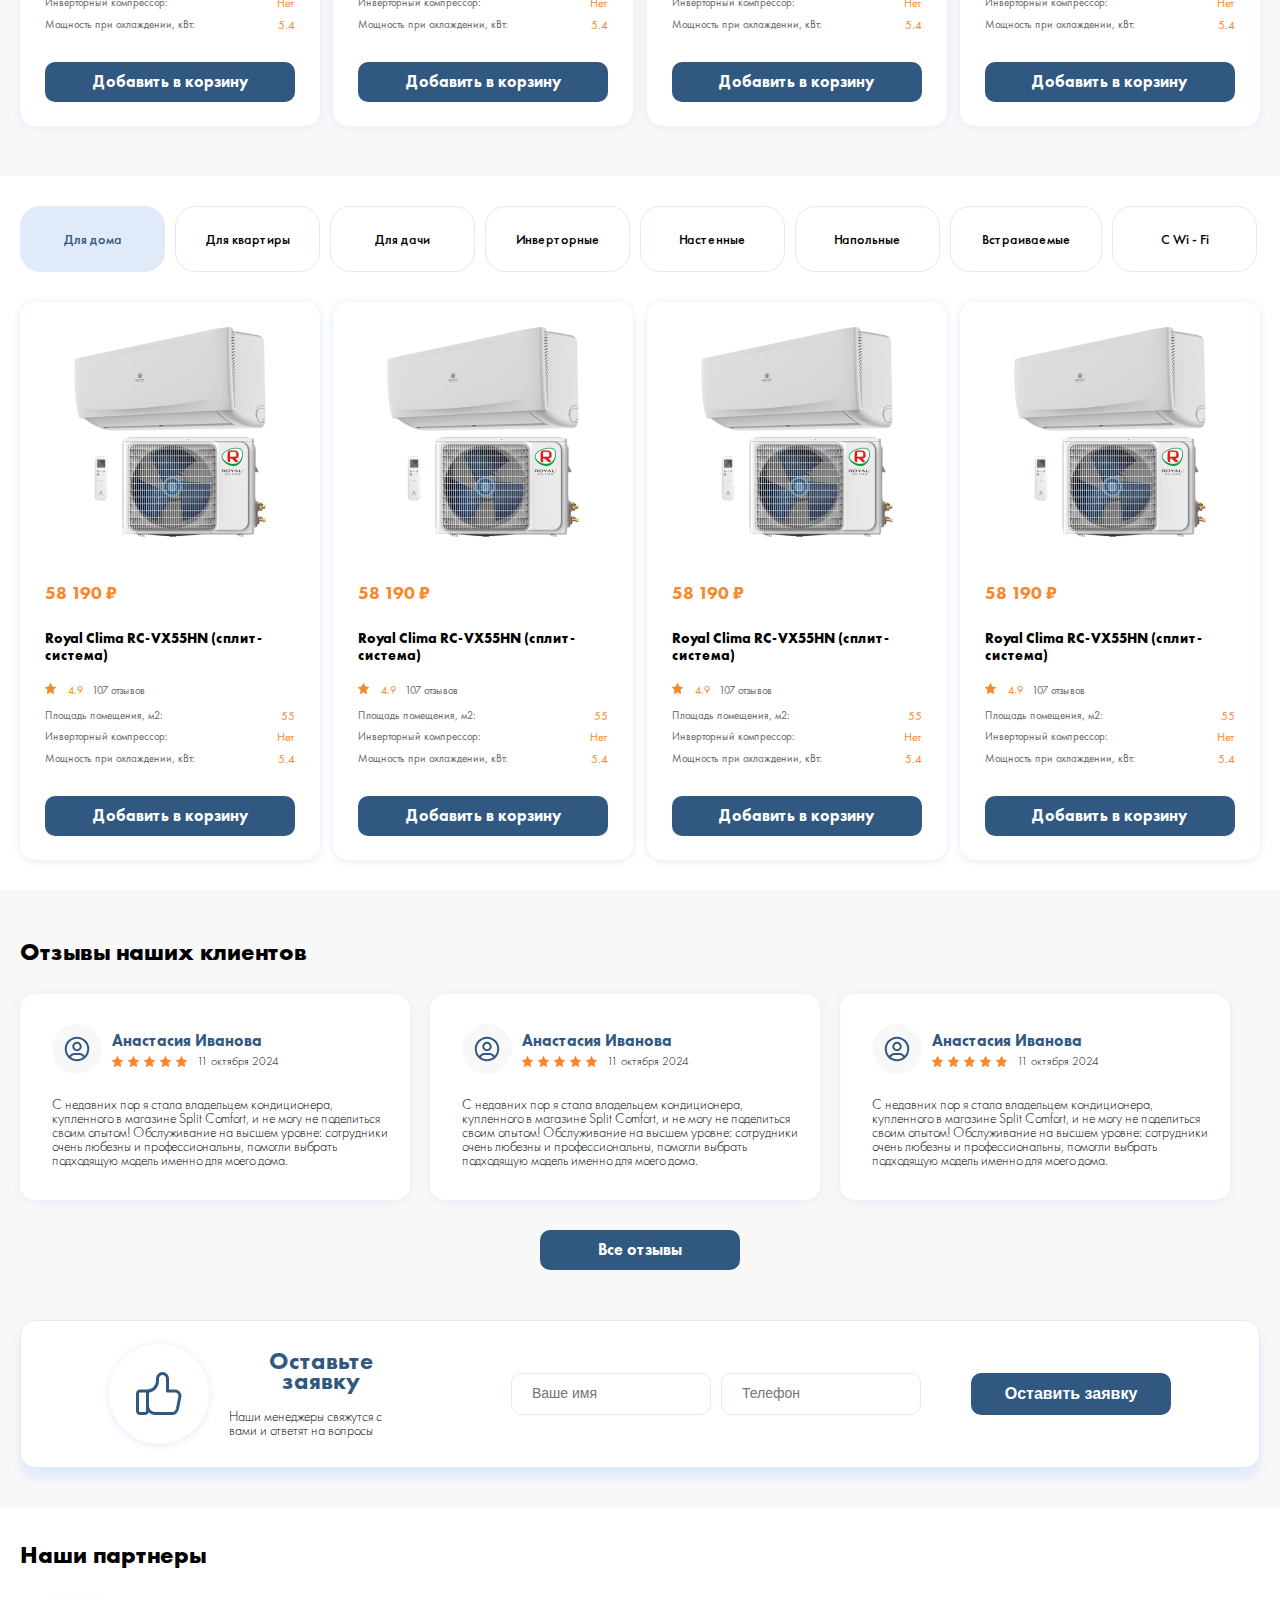
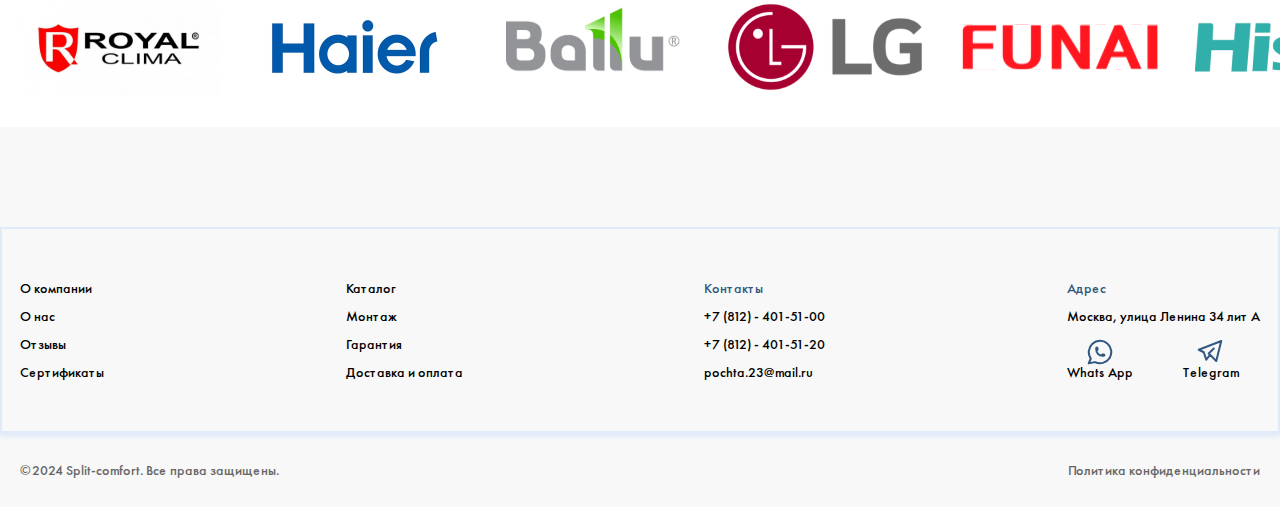
==== commit 626fa4dc: "done contacts page" ====
--- a/index.html
+++ b/index.html
@@ -39,7 +39,7 @@
         <li>Монтаж</li>
         <li><a href="guarantee.html">Гарантия</a></li>
         <li>Доставка и оплата</li>
-        <li>Контакты</li>
+        <li><a href="contacts.html">Контакты</a></li>
       </ul>
     </nav>
   </div>
@@ -534,25 +534,44 @@
     <div class="container">
       <h2 class="title">Наши партнеры</h2>
       <ul class="partners-list">
-        <li>
-          <img src="assets/images/partners-1.svg" alt="">
-        </li>
-        <li>
-          <img src="assets/images/partners-2.svg" alt="">
-        </li>
-        <li>
-          <img src="assets/images/partners-3.svg" alt="">
-        </li>
-        <li>
-          <img src="assets/images/partners-4.svg" alt="">
-        </li>
-        <li>
-          <img src="assets/images/partners-5.svg" alt="">
-        </li>
-        <li>
-          <img src="assets/images/partners-6.svg" alt="">
-        </li>
-      </ul>
+      <li>
+        <img src="assets/images/partners-1.svg" alt="">
+      </li>
+      <li>
+        <img src="assets/images/partners-2.svg" alt="">
+      </li>
+      <li>
+        <img src="assets/images/partners-3.svg" alt="">
+      </li>
+      <li>
+        <img src="assets/images/partners-4.svg" alt="">
+      </li>
+      <li>
+        <img src="assets/images/partners-5.svg" alt="">
+      </li>
+      <li>
+        <img src="assets/images/partners-6.svg" alt="">
+      </li>
+      <!-- Дублируем элементы для бесконечной анимации -->
+      <li>
+        <img src="assets/images/partners-1.svg" alt="">
+      </li>
+      <li>
+        <img src="assets/images/partners-2.svg" alt="">
+      </li>
+      <li>
+        <img src="assets/images/partners-3.svg" alt="">
+      </li>
+      <li>
+        <img src="assets/images/partners-4.svg" alt="">
+      </li>
+      <li>
+        <img src="assets/images/partners-5.svg" alt="">
+      </li>
+      <li>
+        <img src="assets/images/partners-6.svg" alt="">
+      </li>
+    </ul>
     </div>
   </section>
 </main>
@@ -601,5 +620,6 @@
     <span>©2024 Split-comfort. Все права защищены.</span>
     <span>Политика конфиденциальности </span></div>
 </div>
+<script src="script.js"></script>
 </body>
 </html>--- a/main.css
+++ b/main.css
@@ -286,12 +286,29 @@
     margin-top: 40px;
     padding: 35px 0 25px;
     background-color: var(--white);
+    overflow: hidden;
+
 }
 
 .partners-list {
     margin-top: 30px;
     display: flex;
     gap: 35px;
+    position: relative;
+    width: max-content;
+    animation: moveLeft 10s linear infinite;
     align-items: center;
-    overflow: hidden;
-}+}
+
+.partners-list li {
+    flex-shrink: 0;
+}
+
+@keyframes moveLeft {
+    0% {
+        transform: translateX(0);
+    }
+    100% {
+        transform: translateX(-100%);
+    }
+}
--- a/header.css
+++ b/header.css
@@ -25,6 +25,7 @@
     align-items: center;
     gap: 100px;
     padding: 14px 0;
+    font-family: "Futura PT Book" ,sans-serif;
 }
 
 .header-catalog {
@@ -39,6 +40,8 @@
     display: flex;
     gap: 50px;
     align-items: flex-end;
+    font-family: "Futura PT Book" ,sans-serif;
+
 }
 
 .header-info__link {
@@ -53,7 +56,7 @@
 .header-info a:nth-child(2):before {
     content: url(assets/images/whatsapp.svg);
     position: absolute;
-    top: 4px;
+    top: 2px;
     left: 20px;
 }
 
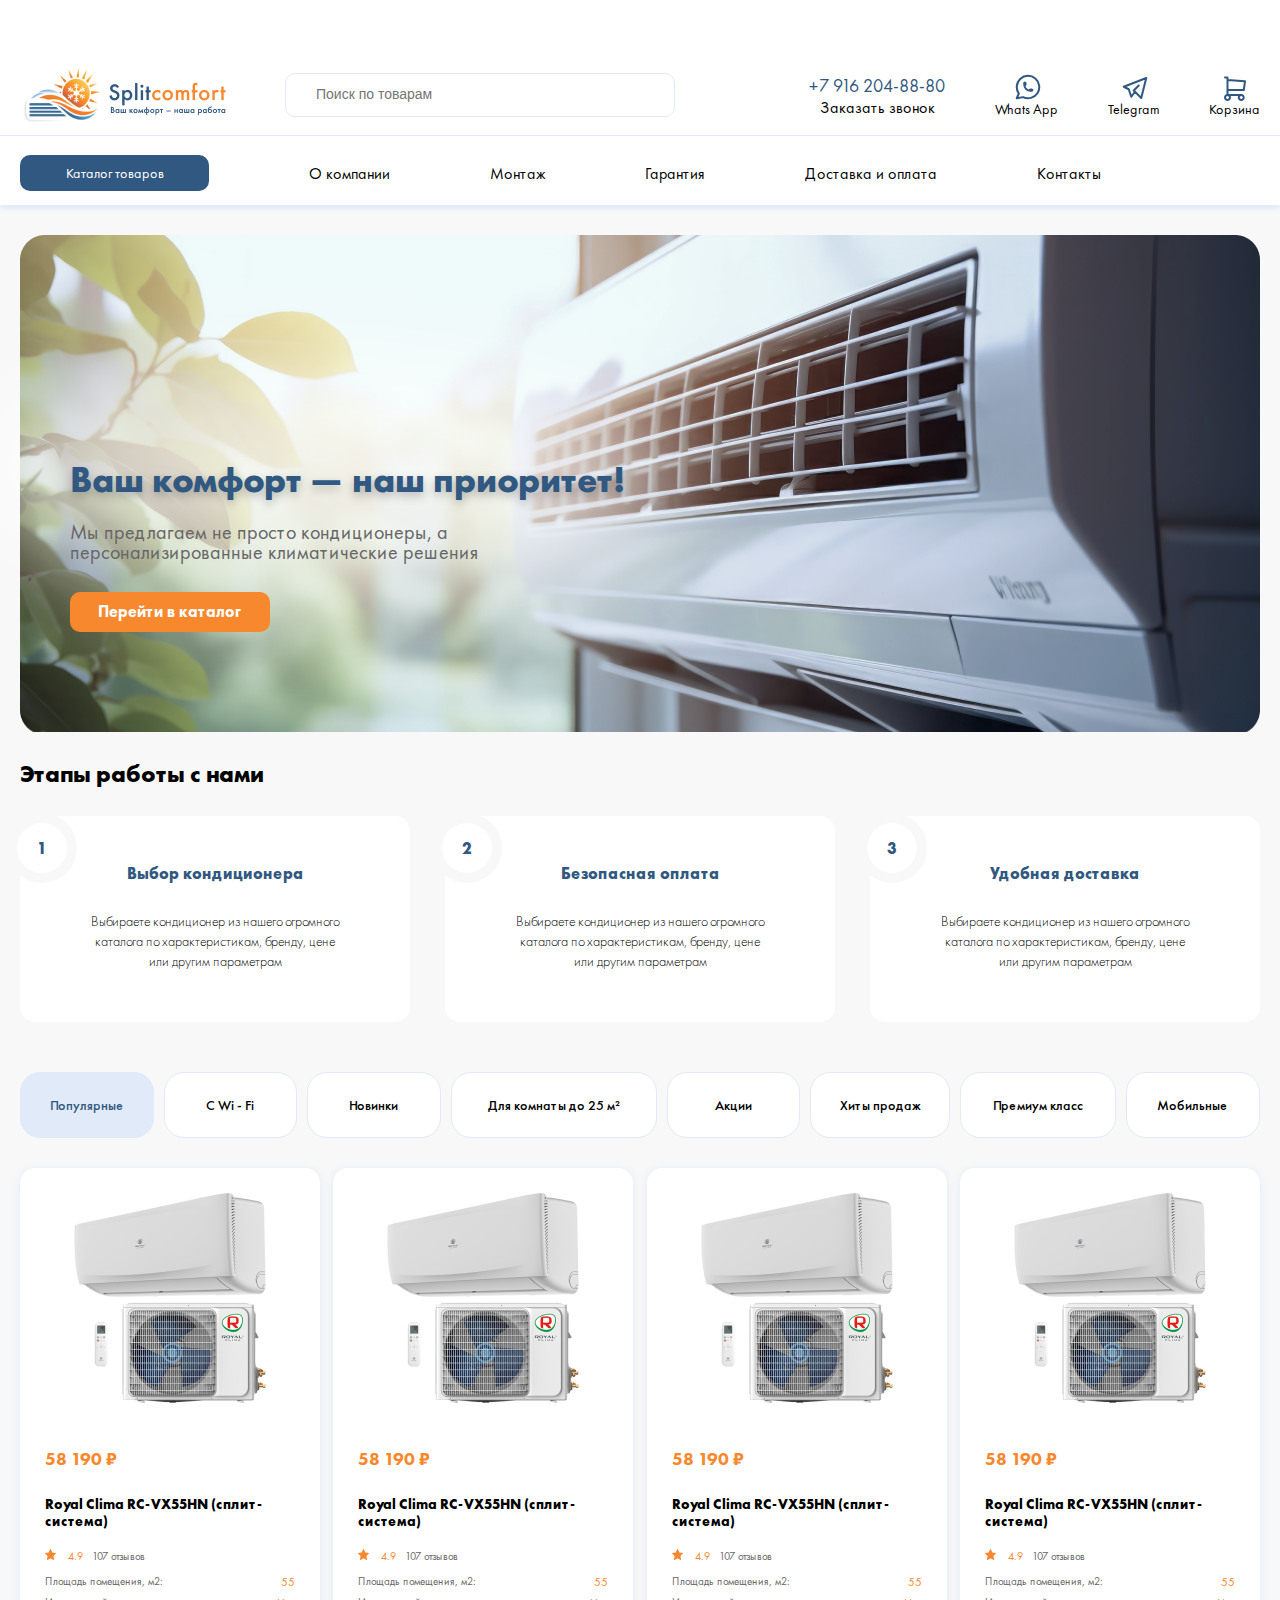
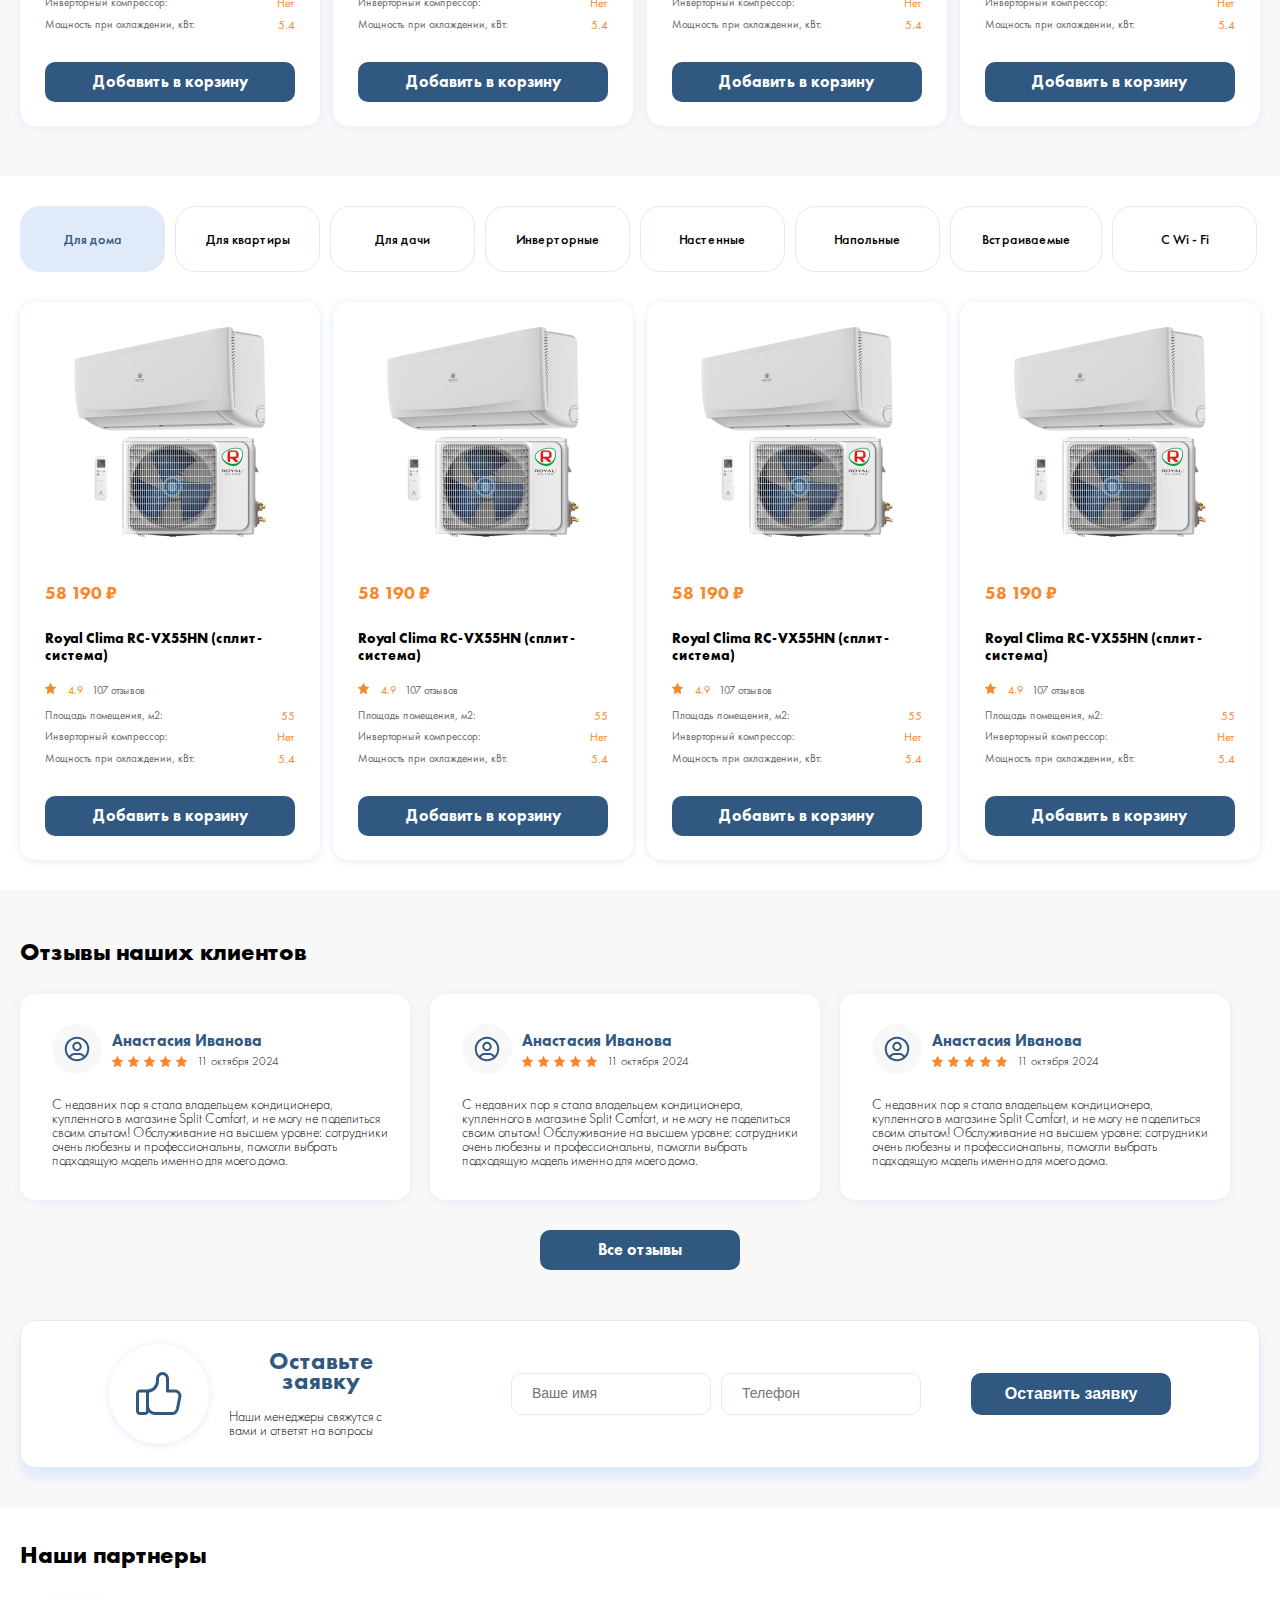
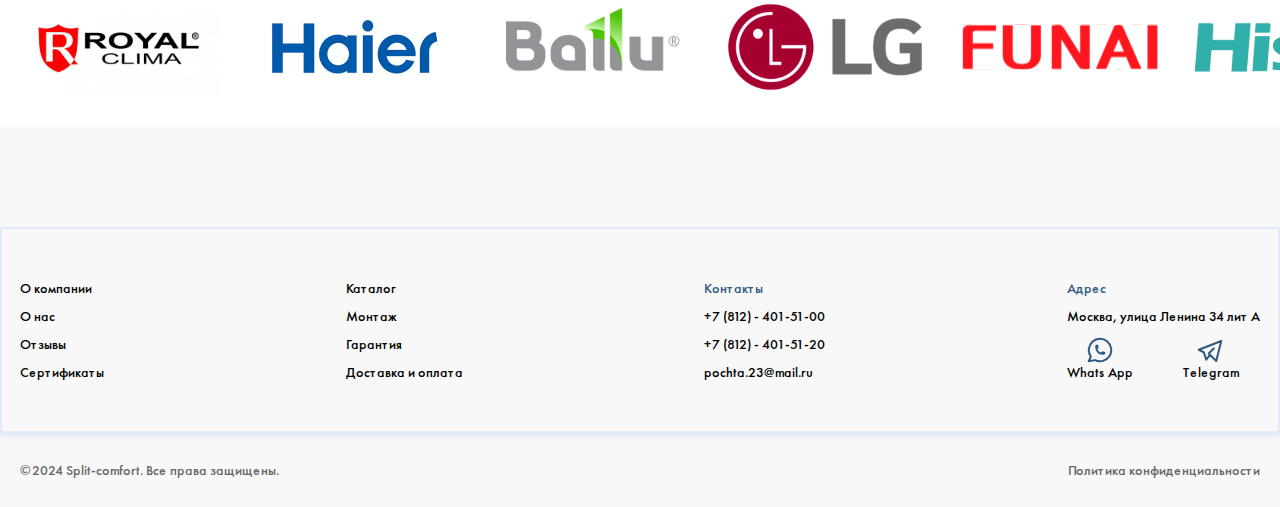
==== commit d4b726d7: "done delivery page" ====
--- a/index.html
+++ b/index.html
@@ -38,7 +38,7 @@
         <li><a href="about.html">О компании</a></li>
         <li>Монтаж</li>
         <li><a href="guarantee.html">Гарантия</a></li>
-        <li>Доставка и оплата</li>
+        <li><a href="delivery.html">Доставка и оплата</a></li>
         <li><a href="contacts.html">Контакты</a></li>
       </ul>
     </nav>
--- a/footer.css
+++ b/footer.css
@@ -39,7 +39,7 @@
 .social-links:first-child:before {
     content: url(assets/images/whatsapp.svg);
     position: absolute;
-    top: 4px;
+    top: 2px;
     left: 20px;
 }
 
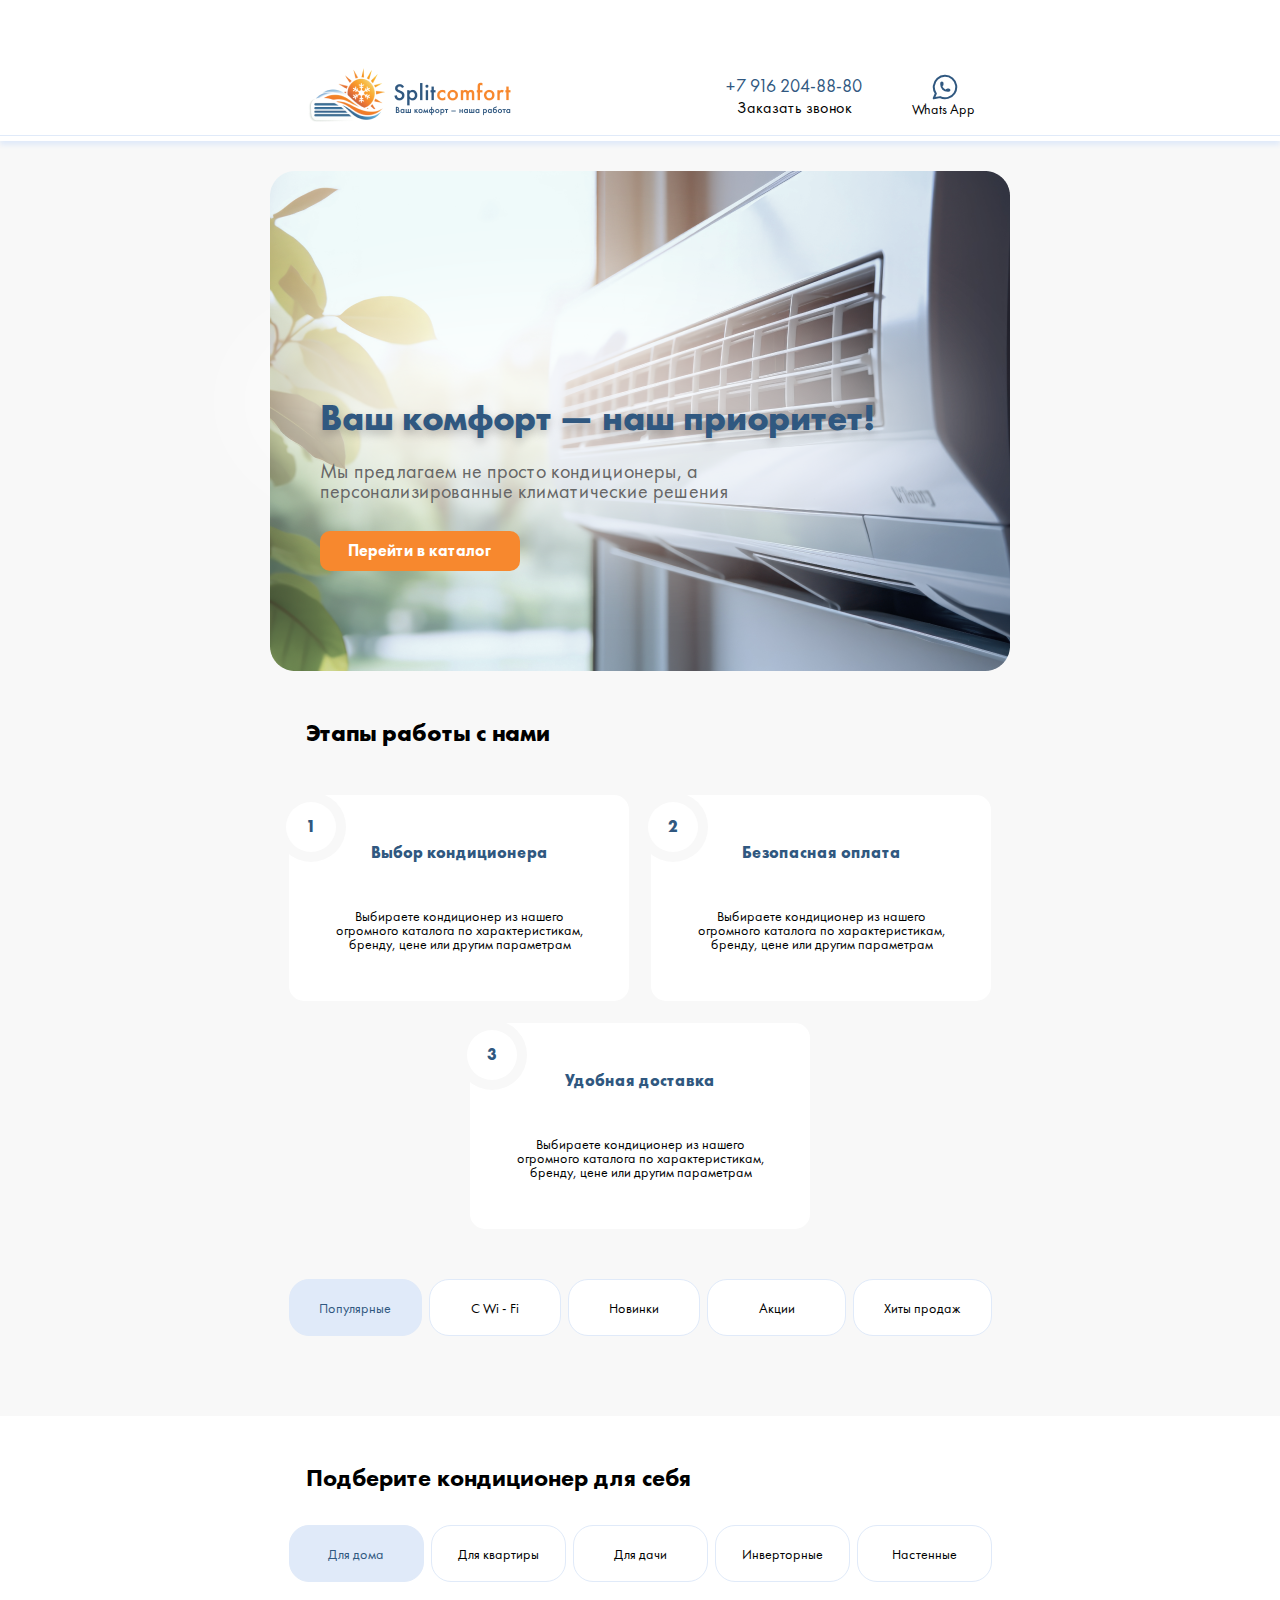
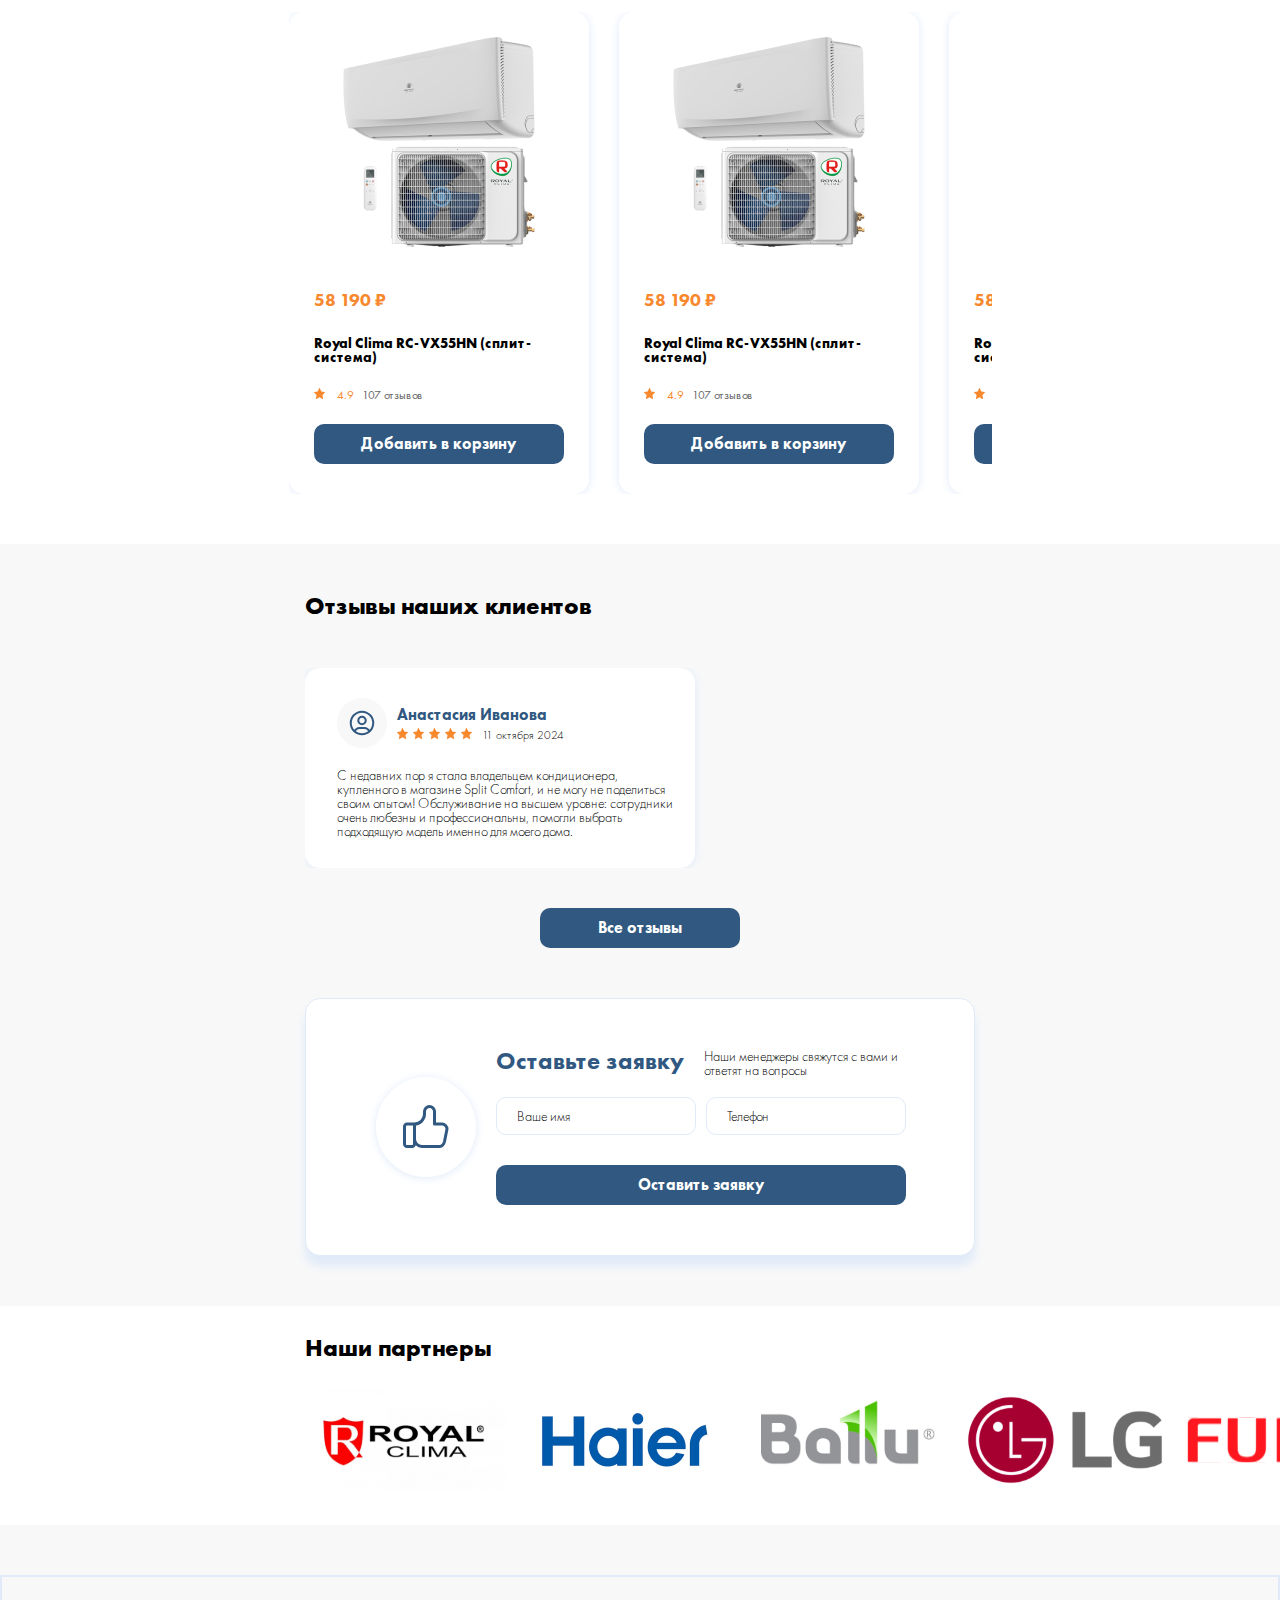
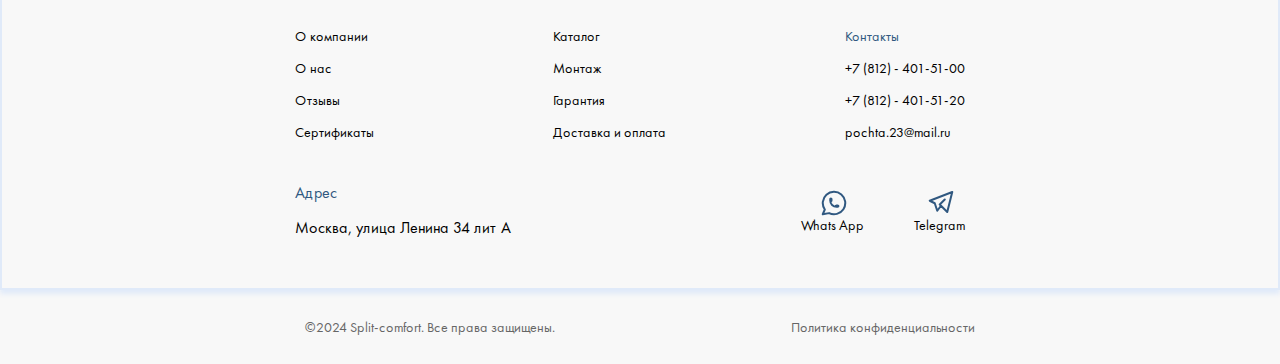
==== commit bdc09d42: "done mobile v main page" ====
--- a/index.html
+++ b/index.html
@@ -4,12 +4,12 @@
     <meta charset="UTF-8">
   <meta name="viewport" content="width=device-width, initial-scale=1.0">
     <title>Title</title>
-  <link rel="stylesheet" href="global.css">
-  <link rel="stylesheet" href="form.css">
-  <link rel="stylesheet" href="reviews.css">
-  <link rel="stylesheet" href="main.css">
-  <link rel="stylesheet" href="header.css">
-  <link rel="stylesheet" href="footer.css">
+  <link rel="stylesheet" href="styles/global.css">
+  <link rel="stylesheet" href="styles/form.css">
+  <link rel="stylesheet" href="styles/reviews.css">
+  <link rel="stylesheet" href="styles/main.css">
+  <link rel="stylesheet" href="styles/header.css">
+  <link rel="stylesheet" href="styles/footer.css">
 </head>
 <body>
 <header class="header">
@@ -35,11 +35,11 @@
         <li>
           <button class="link header-catalog">Каталог товаров</button>
         </li>
-        <li><a href="about.html">О компании</a></li>
-        <li>Монтаж</li>
-        <li><a href="guarantee.html">Гарантия</a></li>
-        <li><a href="delivery.html">Доставка и оплата</a></li>
-        <li><a href="contacts.html">Контакты</a></li>
+        <li><a href="pages/about.html">О компании</a></li>
+        <li><a href="pages/installation.html">Монтаж</a></li>
+        <li><a href="pages/guarantee.html">Гарантия</a></li>
+        <li><a href="pages/delivery.html">Доставка и оплата</a></li>
+        <li><a href="pages/contacts.html">Контакты</a></li>
       </ul>
     </nav>
   </div>
@@ -50,7 +50,7 @@
       <img class="main-circle" src="assets/images/circle.svg" alt="">
       <h1 class="title">Ваш комфорт — наш приоритет!</h1>
       <p class="desc">Мы предлагаем не просто кондиционеры, а персонализированные климатические решения</p>
-      <a class="link" href="">Перейти в каталог</a>
+      <a class="link" href="pages/catalog.html">Перейти в каталог</a>
     </div>
   </section>
   <section class="work">
@@ -93,14 +93,14 @@
         <li class="active-filter">Популярные</li>
         <li>С Wi - Fi</li>
         <li>Новинки</li>
-        <li>Для комнаты до 25 м²</li>
+        <li class="desk">Для комнаты до 25 м²</li>
         <li>Акции</li>
         <li>Хиты продаж</li>
-        <li>Премиум класс</li>
-        <li>Мобильные</li>
+        <li class="desk">Премиум класс</li>
+        <li class="desk">Мобильные</li>
       </ul>
       <ul class="catalog-items">
-        <li>
+        <li class="desk">
           <img src="assets/images/conditioner.png" alt="">
           <div class="catalog-item">
             <span class="catalog-item__price">58 190 ₽</span>
@@ -139,7 +139,7 @@
             </div>
             <a href="" class="link catalog-item__link">Добавить в корзину</a></div>
         </li>
-        <li>
+        <li class="desk">
           <img src="assets/images/conditioner.png" alt="">
           <div class="catalog-item">
             <span class="catalog-item__price">58 190 ₽</span>
@@ -178,7 +178,7 @@
             </div>
             <a href="" class="link catalog-item__link">Добавить в корзину</a></div>
         </li>
-        <li>
+        <li class="desk">
           <img src="assets/images/conditioner.png" alt="">
           <div class="catalog-item">
             <span class="catalog-item__price">58 190 ₽</span>
@@ -217,7 +217,7 @@
             </div>
             <a href="" class="link catalog-item__link">Добавить в корзину</a></div>
         </li>
-        <li>
+        <li class="desk">
           <img src="assets/images/conditioner.png" alt="">
           <div class="catalog-item">
             <span class="catalog-item__price">58 190 ₽</span>
@@ -256,11 +256,76 @@
             </div>
             <a href="" class="link catalog-item__link">Добавить в корзину</a></div>
         </li>
+        <li class="mob">
+          <img src="assets/images/conditioner.png" alt="">
+          <div class="catalog-item">
+            <div class="catalog-item__wrapper">
+              <span class="catalog-item__price">58 190 ₽</span>
+              <div class="catalog-item__star">
+                <img src="assets/images/star.svg" alt="">
+                <span class="catalog-item__rating">4.9</span>
+                <span class="catalog-item__review">107 отзывов</span>
+              </div>
+            </div>
+            <p class="catalog-item__name">Royal Clima RC-VX55HN (сплит-
+              система)</p>
+
+            <a href="" class="link catalog-item__link">Добавить в корзину</a></div>
+        </li>
+        <li class="mob">
+          <img src="assets/images/conditioner.png" alt="">
+          <div class="catalog-item">
+            <div class="catalog-item__wrapper">
+              <span class="catalog-item__price">58 190 ₽</span>
+              <div class="catalog-item__star">
+                <img src="assets/images/star.svg" alt="">
+                <span class="catalog-item__rating">4.9</span>
+                <span class="catalog-item__review">107 отзывов</span>
+              </div>
+            </div>
+            <p class="catalog-item__name">Royal Clima RC-VX55HN (сплит-
+              система)</p>
+
+            <a href="" class="link catalog-item__link">Добавить в корзину</a></div>
+        </li>
+        <li class="mob">
+          <img src="assets/images/conditioner.png" alt="">
+          <div class="catalog-item">
+            <div class="catalog-item__wrapper">
+              <span class="catalog-item__price">58 190 ₽</span>
+              <div class="catalog-item__star">
+                <img src="assets/images/star.svg" alt="">
+                <span class="catalog-item__rating">4.9</span>
+                <span class="catalog-item__review">107 отзывов</span>
+              </div>
+            </div>
+            <p class="catalog-item__name">Royal Clima RC-VX55HN (сплит-
+              система)</p>
+
+            <a href="" class="link catalog-item__link">Добавить в корзину</a></div>
+        </li>
+        <li class="mob">
+          <img src="assets/images/conditioner.png" alt="">
+          <div class="catalog-item">
+            <div class="catalog-item__wrapper">
+              <span class="catalog-item__price">58 190 ₽</span>
+              <div class="catalog-item__star">
+                <img src="assets/images/star.svg" alt="">
+                <span class="catalog-item__rating">4.9</span>
+                <span class="catalog-item__review">107 отзывов</span>
+              </div>
+            </div>
+            <p class="catalog-item__name">Royal Clima RC-VX55HN (сплит-
+              система)</p>
+
+            <a href="" class="link catalog-item__link">Добавить в корзину</a></div>
+        </li>
       </ul>
     </div>
   </section>
   <section class="choice">
     <div class="container">
+      <h2 class="title choice-title">Подберите кондиционер для себя</h2>
       <ul class="choice-filter">
         <li class="active-filter">Для дома</li>
         <li>Для квартиры</li>
@@ -515,14 +580,19 @@
     <div class="container">
       <div class="form-like">
         <div class="form-circle">
-          <img src="assets/images/like.svg" alt="">
+          <img src="../assets/images/like.svg" alt="">
         </div>
-        <div class="form-like__text">
+        <div class="form-like__text desk">
           <span class="form-like__bid">Оставьте заявку </span>
           <span class="form-like__desc">Наши менеджеры свяжутся с вами и ответят на вопросы  </span>
         </div>
       </div>
+
       <form class="form-bid" action="">
+        <div class="form-like__text mob">
+          <span class="form-like__bid">Оставьте заявку </span>
+          <span class="form-like__desc">Наши менеджеры свяжутся с вами и ответят на вопросы  </span>
+        </div>
         <div class="form-input">
           <input type="text" placeholder="Ваше имя">
           <input type="tel" placeholder="Телефон"></div>
@@ -580,29 +650,29 @@
     <ul class="footer-list">
       <li>
         <ul>
-          <li>О компании</li>
-          <li>О нас</li>
-          <li>Отзывы</li>
-          <li>Сертификаты</li>
+          <li><a href="pages/about.html">О компании</a></li>
+          <li><a href="pages/about.html">О нас</a></li>
+          <li><a href="index.html">Отзывы</a></li>
+          <li><a href="index.html">Сертификаты</a></li>
         </ul>
       </li>
       <li>
         <ul>
-          <li>Каталог</li>
-          <li>Монтаж</li>
-          <li>Гарантия</li>
-          <li>Доставка и оплата</li>
+          <li><a href="pages/catalog.html">Каталог</a></li>
+          <li><a href="pages/installation.html">Монтаж</a></li>
+          <li><a href="pages/guarantee.html">Гарантия</a></li>
+          <li><a href="pages/delivery.html">Доставка и оплата</a></li>
         </ul>
       </li>
       <li>
         <ul>
           <li class="footer-accent">Контакты</li>
-          <li>+7 (812) - 401-51-00</li>
-          <li>+7 (812) - 401-51-20</li>
-          <li>pochta.23@mail.ru</li>
+          <li><a href="tel:+7 (812) - 401-51-00">+7 (812) - 401-51-00</a></li>
+          <li><a href="tel:+7 (812) - 401-51-20">+7 (812) - 401-51-20</a></li>
+          <li><a href="mailto:pochta.23@mail.ru">pochta.23@mail.ru</a></li>
         </ul>
       </li>
-      <li>
+      <li class="footer-desc">
         <ul>
           <li class="footer-accent">Адрес</li>
           <li>Москва, улица Ленина 34 лит А</li>
@@ -613,13 +683,62 @@
         </ul>
       </li>
     </ul>
+    <div class="footer-tablet">
+      <div>
+        <p class="footer-accent">Адрес</p>
+        <p>Москва, улица Ленина 34 лит А</p></div>
+      <div class="social">
+        <a class="social-links" href="">Whats App</a>
+        <a class="social-links" href="">Telegram</a>
+      </div>
+    </div>
   </div>
 </footer>
-<div class="container">
-  <div class="footer-bottom">
-    <span>©2024 Split-comfort. Все права защищены.</span>
-    <span>Политика конфиденциальности </span></div>
+<footer class="footer-mob">
+  <div class="container">
+    <ul class="footer-list">
+      <li>
+        <ul>
+          <li><a href="pages/about.html">О компании</a></li>
+          <li><a href="pages/about.html">О нас</a></li>
+          <li><a href="index.html">Отзывы</a></li>
+          <li><a href="index.html">Сертификаты</a></li>
+        </ul>
+      </li>
+      <li>
+        <ul>
+          <li><a href="pages/catalog.html">Каталог</a></li>
+          <li><a href="pages/installation.html">Монтаж</a></li>
+          <li><a href="pages/guarantee.html">Гарантия</a></li>
+          <li><a href="pages/delivery.html">Доставка и оплата</a></li>
+        </ul>
+      </li>
+    </ul>
+    <div class="footer-address">
+      <p class="footer-accent">Адрес</p>
+      <p>Москва, улица Ленина 34 лит А</p>
+    </div>
+    <div class="footer-wrapper">
+      <ul class="footer-contacts">
+        <li class="footer-accent">Контакты</li>
+        <li><a href="tel:+7 (812) - 401-51-00">+7 (812) - 401-51-00</a></li>
+        <li><a href="tel:+7 (812) - 401-51-20">+7 (812) - 401-51-20</a></li>
+        <li><a href="mailto:pochta.23@mail.ru">pochta.23@mail.ru</a></li>
+      </ul>
+      <div class="social">
+        <a class="social-links" href="">Whats App</a>
+        <a class="social-links" href="">Telegram</a>
+      </div>
+    </div>
+  </div>
+</footer>
+<div class="container-bottom">
+  <div class="container">
+    <div class="footer-bottom">
+      <span>©2024 Split-comfort. Все права защищены.</span>
+      <span>Политика конфиденциальности </span></div>
+  </div>
 </div>
-<script src="script.js"></script>
+<script src="scripts/script.js"></script>
 </body>
 </html>--- a/styles/global.css
+++ b/styles/global.css
@@ -0,0 +1,374 @@
+@font-face {
+    font-family: 'Futura PT';
+    src: url('../assets/fonts/FuturaPT-Heavy.eot');
+    src: local('../assets/fonts/Futura PT Heavy'), local('FuturaPT-Heavy'),
+    url('../assets/fonts/FuturaPT-Heavy.eot?#iefix') format('embedded-opentype'),
+    url('../assets/fonts/FuturaPT-Heavy.woff') format('woff'),
+    url('../assets/fonts/FuturaPT-Heavy.ttf') format('truetype');
+    font-weight: 900;
+    font-style: normal;
+}
+
+@font-face {
+    font-family: 'Futura PT';
+    src: url('../assets/fonts/FuturaPT-Medium.eot');
+    src: local('../assets/fonts/Futura PT Medium'), local('FuturaPT-Medium'),
+    url('../assets/fonts/FuturaPT-Medium.eot?#iefix') format('embedded-opentype'),
+    url('../assets/fonts/FuturaPT-Medium.woff') format('woff'),
+    url('../assets/fonts/FuturaPT-Medium.ttf') format('truetype');
+    font-weight: 500;
+    font-style: normal;
+}
+
+@font-face {
+    font-family: 'Futura PT';
+    src: url('../assets/fonts/FuturaPT-MediumObl.eot');
+    src: local('../assets/fonts/Futura PT Medium Oblique'), local('FuturaPT-MediumObl'),
+    url('../assets/fonts/FuturaPT-MediumObl.eot?#iefix') format('embedded-opentype'),
+    url('../assets/fonts/FuturaPT-MediumObl.woff') format('woff'),
+    url('../assets/fonts/FuturaPT-MediumObl.ttf') format('truetype');
+    font-weight: 500;
+    font-style: italic;
+}
+
+@font-face {
+    font-family: 'Futura PT Cond';
+    src: url('../assets/fonts/FuturaPTCond-Medium.eot');
+    src: local('../assets/fonts/Futura PT Cond Medium'), local('FuturaPTCond-Medium'),
+    url('../assets/fonts/FuturaPTCond-Medium.eot?#iefix') format('embedded-opentype'),
+    url('../assets/fonts/FuturaPTCond-Medium.woff') format('woff'),
+    url('../assets/fonts/FuturaPTCond-Medium.ttf') format('truetype');
+    font-weight: 500;
+    font-style: normal;
+}
+
+@font-face {
+    font-family: 'Futura PT';
+    src: url('../assets/fonts/FuturaPT-LightObl.eot');
+    src: local('../assets/fonts/Futura PT Light Oblique'), local('FuturaPT-LightObl'),
+    url('../assets/fonts/FuturaPT-LightObl.eot?#iefix') format('embedded-opentype'),
+    url('../assets/fonts/FuturaPT-LightObl.woff') format('woff'),
+    url('../assets/fonts/FuturaPT-LightObl.ttf') format('truetype');
+    font-weight: 300;
+    font-style: italic;
+}
+
+@font-face {
+    font-family: 'Futura PT Book';
+    src: url('../assets/fonts/FuturaPT-Book.eot');
+    src: local('../assets/fonts/Futura PT Book'), local('FuturaPT-Book'),
+    url('../assets/fonts/FuturaPT-Book.eot?#iefix') format('embedded-opentype'),
+    url('../assets/fonts/FuturaPT-Book.woff') format('woff'),
+    url('../assets/fonts/FuturaPT-Book.ttf') format('truetype');
+    font-weight: normal;
+    font-style: normal;
+}
+
+@font-face {
+    font-family: 'Futura PT Cond';
+    src: url('../assets/fonts/FuturaPTCond-Bold.eot');
+    src: local('../assets/fonts/Futura PT Cond Bold'), local('FuturaPTCond-Bold'),
+    url('../assets/fonts/FuturaPTCond-Bold.eot?#iefix') format('embedded-opentype'),
+    url('../assets/fonts/FuturaPTCond-Bold.woff') format('woff'),
+    url('../assets/fonts/FuturaPTCond-Bold.ttf') format('truetype');
+    font-weight: bold;
+    font-style: normal;
+}
+
+@font-face {
+    font-family: 'Futura PT Book';
+    src: url('../assets/fonts/FuturaPT-BookObl.eot');
+    src: local('../assets/fonts/Futura PT Book Oblique'), local('FuturaPT-BookObl'),
+    url('../assets/fonts/FuturaPT-BookObl.eot?#iefix') format('embedded-opentype'),
+    url('../assets/fonts/FuturaPT-BookObl.woff') format('woff'),
+    url('../assets/fonts/FuturaPT-BookObl.ttf') format('truetype');
+    font-weight: normal;
+    font-style: italic;
+}
+
+@font-face {
+    font-family: 'Futura PT Cond Extra';
+    src: url('assets/fonts/FuturaPTCond-ExtraBoldObl.eot');
+    src: local('assets/fonts/Futura PT Cond Extra Bold Oblique'), local('FuturaPTCond-ExtraBoldObl'),
+    url('assets/fonts/FuturaPTCond-ExtraBoldObl.eot?#iefix') format('embedded-opentype'),
+    url('assets/fonts/FuturaPTCond-ExtraBoldObl.woff') format('woff'),
+    url('assets/fonts/FuturaPTCond-ExtraBoldObl.ttf') format('truetype');
+    font-weight: 800;
+    font-style: italic;
+}
+
+@font-face {
+    font-family: 'Futura PT';
+    src: url('../assets/fonts/FuturaPT-Light.eot');
+    src: local('../assets/fonts/Futura PT Light'), local('FuturaPT-Light'),
+    url('../assets/fonts/FuturaPT-Light.eot?#iefix') format('embedded-opentype'),
+    url('../assets/fonts/FuturaPT-Light.woff') format('woff'),
+    url('../assets/fonts/FuturaPT-Light.ttf') format('truetype');
+    font-weight: 300;
+    font-style: normal;
+}
+
+@font-face {
+    font-family: 'Futura PT';
+    src: url('../assets/fonts/FuturaPT-BoldObl.eot');
+    src: local('../assets/fonts/Futura PT Bold Oblique'), local('FuturaPT-BoldObl'),
+    url('../assets/fonts/FuturaPT-BoldObl.eot?#iefix') format('embedded-opentype'),
+    url('../assets/fonts/FuturaPT-BoldObl.woff') format('woff'),
+    url('../assets/fonts/FuturaPT-BoldObl.ttf') format('truetype');
+    font-weight: bold;
+    font-style: italic;
+}
+
+@font-face {
+    font-family: 'Futura PT Demi';
+    src: url('../assets/fonts/FuturaPT-DemiObl.eot');
+    src: local('../assets/fonts/Futura PT Demi Oblique'), local('FuturaPT-DemiObl'),
+    url('../assets/fonts/FuturaPT-DemiObl.eot?#iefix') format('embedded-opentype'),
+    url('../assets/fonts/FuturaPT-DemiObl.woff') format('woff'),
+    url('../assets/fonts/FuturaPT-DemiObl.ttf') format('truetype');
+    font-weight: 600;
+    font-style: italic;
+}
+
+@font-face {
+    font-family: 'Futura PT Cond Extra';
+    src: url('../assets/fonts/FuturaPTCond-ExtraBold.eot');
+    src: local('../assets/fonts/Futura PT Cond Extra Bold'), local('FuturaPTCond-ExtraBold'),
+    url('../assets/fonts/FuturaPTCond-ExtraBold.eot?#iefix') format('embedded-opentype'),
+    url('../assets/fonts/FuturaPTCond-ExtraBold.woff') format('woff'),
+    url('../assets/fonts/FuturaPTCond-ExtraBold.ttf') format('truetype');
+    font-weight: 800;
+    font-style: normal;
+}
+
+@font-face {
+    font-family: 'Futura PT Demi';
+    src: url('../assets/fonts/FuturaPT-Demi.eot');
+    src: local('../assets/fonts/Futura PT Demi'), local('FuturaPT-Demi'),
+    url('../assets/fonts/FuturaPT-Demi.eot?#iefix') format('embedded-opentype'),
+    url('../assets/fonts/FuturaPT-Demi.woff') format('woff'),
+    url('../assets/fonts/FuturaPT-Demi.ttf') format('truetype');
+    font-weight: 600;
+    font-style: normal;
+}
+
+@font-face {
+    font-family: 'Futura PT';
+    src: url('../assets/fonts/FuturaPT-HeavyObl.eot');
+    src: local('../assets/fonts/Futura PT Heavy Oblique'), local('FuturaPT-HeavyObl'),
+    url('../assets/fonts/FuturaPT-HeavyObl.eot?#iefix') format('embedded-opentype'),
+    url('../assets/fonts/FuturaPT-HeavyObl.woff') format('woff'),
+    url('../assets/fonts/FuturaPT-HeavyObl.ttf') format('truetype');
+    font-weight: 900;
+    font-style: italic;
+}
+
+@font-face {
+    font-family: 'Futura PT Extra';
+    src: url('../assets/fonts/FuturaPT-ExtraBoldObl.eot');
+    src: local('../assets/fonts/Futura PT Extra Bold Oblique'), local('FuturaPT-ExtraBoldObl'),
+    url('../assets/fonts/FuturaPT-ExtraBoldObl.eot?#iefix') format('embedded-opentype'),
+    url('../assets/fonts/FuturaPT-ExtraBoldObl.woff') format('woff'),
+    url('../assets/fonts/FuturaPT-ExtraBoldObl.ttf') format('truetype');
+    font-weight: 800;
+    font-style: italic;
+}
+
+@font-face {
+    font-family: 'Futura PT Cond Book';
+    src: url('../assets/fonts/FuturaPTCond-Book.eot');
+    src: local('../assets/fonts/Futura PT Cond Book'), local('FuturaPTCond-Book'),
+    url('../assets/fonts/FuturaPTCond-Book.eot?#iefix') format('embedded-opentype'),
+    url('../assets/fonts/FuturaPTCond-Book.woff') format('woff'),
+    url('../assets/fonts/FuturaPTCond-Book.ttf') format('truetype');
+    font-weight: normal;
+    font-style: normal;
+}
+
+@font-face {
+    font-family: 'Futura PT';
+    src: url('../assets/fonts/FuturaPT-Bold.eot');
+    src: local('../assets/fonts/Futura PT Bold'), local('FuturaPT-Bold'),
+    url('../assets/fonts/FuturaPT-Bold.eot?#iefix') format('embedded-opentype'),
+    url('../assets/fonts/FuturaPT-Bold.woff') format('woff'),
+    url('../assets/fonts/FuturaPT-Bold.ttf') format('truetype');
+    font-weight: bold;
+    font-style: normal;
+}
+
+@font-face {
+    font-family: 'Futura PT Extra';
+    src: url('../assets/fonts/FuturaPT-ExtraBold.eot');
+    src: local('../assets/fonts/Futura PT Extra Bold'), local('FuturaPT-ExtraBold'),
+    url('../assets/fonts/FuturaPT-ExtraBold.eot?#iefix') format('embedded-opentype'),
+    url('../assets/fonts/FuturaPT-ExtraBold.woff') format('woff'),
+    url('../assets/fonts/FuturaPT-ExtraBold.ttf') format('truetype');
+    font-weight: 800;
+    font-style: normal;
+}
+
+@font-face {
+    font-family: 'Futura PT Cond';
+    src: url('../assets/fonts/FuturaPTCond-BoldObl.eot');
+    src: local('../assets/fonts/Futura PT Cond Bold Oblique'), local('FuturaPTCond-BoldObl'),
+    url('../assets/fonts/FuturaPTCond-BoldObl.eot?#iefix') format('embedded-opentype'),
+    url('../assets/fonts/FuturaPTCond-BoldObl.woff') format('woff'),
+    url('../assets/fonts/FuturaPTCond-BoldObl.ttf') format('truetype');
+    font-weight: bold;
+    font-style: italic;
+}
+
+@font-face {
+    font-family: 'Futura PT Cond';
+    src: url('../assets/fonts/FuturaPTCond-MediumObl.eot');
+    src: local('../assets/fonts/Futura PT Cond Medium Oblique'), local('FuturaPTCond-MediumObl'),
+    url('../assets/fonts/FuturaPTCond-MediumObl.eot?#iefix') format('embedded-opentype'),
+    url('../assets/fonts/FuturaPTCond-MediumObl.woff') format('woff'),
+    url('../assets/fonts/FuturaPTCond-MediumObl.ttf') format('truetype');
+    font-weight: 500;
+    font-style: italic;
+}
+
+@font-face {
+    font-family: 'Futura PT Cond Book';
+    src: url('../assets/fonts/FuturaPTCond-BookObl.eot');
+    src: local('../assets/fonts/Futura PT Cond Book Oblique'), local('FuturaPTCond-BookObl'),
+    url('../assets/fonts/FuturaPTCond-BookObl.eot?#iefix') format('embedded-opentype'),
+    url('../assets/fonts/FuturaPTCond-BookObl.woff') format('woff'),
+    url('../assets/fonts/FuturaPTCond-BookObl.ttf') format('truetype');
+    font-weight: normal;
+    font-style: italic;
+}
+
+
+
+* {
+    margin: 0;
+    padding: 0;
+    box-sizing: border-box;
+}
+
+ul {
+    list-style: none;
+}
+
+a {
+    text-decoration: none;
+    color: inherit;
+}
+
+.container {
+    max-width: 1240px;
+    margin: 0 auto;
+}
+
+:root {
+    --blue: #305880;
+    --orange: #F7882E;
+    --white: #fff;
+    --dirtyWhite: #F8F8F8;
+    --gayBlue: #E0EAF9;
+    --devil: #666666;
+    --black: #000;
+}
+
+body {
+    color: var(--black);
+    background-color: var(--dirtyWhite);
+    font-family: 'Futura PT', sans-serif;
+    font-weight: 500;
+}
+
+.desc {
+    font-size: 14px;
+    line-height: 1.14286;
+    font-weight: 400;
+    font-family: 'Futura PT Book', sans-serif;
+}
+
+.desc span {
+    color: var(--blue);
+    font-weight: 600;
+}
+
+.title {
+    font-weight: bold;
+    font-size: 24px;
+    line-height: 1;
+}
+
+.subtitle {
+    font-weight: 600;
+    font-size: 16px;
+    line-height: 1;
+    color: var(--blue);
+}
+
+.link {
+    border-radius: 10px;
+    width: 200px;
+    background: var(--blue);
+    font-weight: 900;
+    font-size: 16px;
+    line-height: 1;
+    text-align: center;
+    color: var(--white);
+    display: block;
+    padding: 12px 0;
+    border: none;
+    cursor: pointer;
+    font-family: "Futura PT",sans-serif;
+
+}
+
+input {
+    border: 1px solid var(--gayBlue);
+    border-radius: 10px;
+    width: 200px;
+    padding: 10px 0 10px 20px;
+    background: var(--white);
+    font-weight: 300;
+    font-size: 14px;
+    line-height: 1.14286;
+    font-family: "Futura PT", sans-serif;
+    color: var(--black);
+}
+
+input::placeholder {
+    color: var(--black);
+    font-weight: 300;
+    font-size: 14px;
+    line-height: 1;
+    font-family: "Futura PT", sans-serif;
+}
+
+@media screen and (max-width: 1440px) {
+    .container {
+        max-width: 670px;
+    }
+}
+
+@media screen and (max-width: 769px) {
+    .container {
+        max-width: 360px;
+    }
+
+    input {
+        font-weight: 300;
+        font-size: 14px;
+        line-height: 1;
+        padding: 13px 0 13px 20px;
+    }
+
+    .title {
+        font-weight: 900;
+        font-size: 16px;
+        line-height: 1.125;
+    }
+
+    .desc {
+        font-weight: 400;
+        font-size: 14px;
+        line-height: 1;
+    }
+}--- a/styles/form.css
+++ b/styles/form.css
@@ -0,0 +1,174 @@
+.form .container {
+    margin-top: 100px;
+    border: 1px solid var(--gayBlue);
+    border-radius: 15px;
+    box-shadow: 0 10px 10px 0 var(--gayBlue);
+    background: var(--white);
+    padding: 23px 88px;
+    display: flex;
+    align-items: center;
+    justify-content: space-between;
+}
+
+.form-circle {
+    width: 100px;
+    height: 100px;
+    border-radius: 50%;
+    background: var(--white);
+    box-shadow: 0 1px 10px 0 var(--gayBlue);
+    display: flex;
+    align-items: center;
+    justify-content: center;
+}
+
+.form-like {
+    display: flex;
+    gap: 20px;
+    align-items: center;
+}
+
+.form-like__text {
+    display: flex;
+    flex-direction: column;
+    gap: 19px;
+    max-width: 183px;
+}
+
+.form-like__bid {
+    font-weight: 900;
+    text-align: center;
+    font-size: 24px;
+    line-height: 0.8;
+    color: var(--blue);
+}
+
+.form-like__desc {
+    font-weight: 300;
+    font-size: 14px;
+    line-height: 1;
+    max-width: 158px;
+    font-family: "Futura PT", sans-serif;
+}
+
+.form-bid {
+    display: flex;
+    gap: 50px;
+}
+
+.form-input {
+    display: flex;
+    gap: 10px;
+}
+
+.form-bid .mob {
+    display: none;
+}
+
+@media screen and (max-width: 1440px) {
+
+    .form .desk {
+        display: none;
+    }
+
+    .form-bid .mob {
+        display: flex;
+    }
+
+    .form .container {
+        margin-top: 50px;
+        padding: 50px 70px;
+        gap: 20px;
+    }
+
+    .form-like {
+        display: flex;
+        gap: 20px;
+        align-items: center;
+    }
+
+    .form-like__text {
+        flex-direction: row;
+        gap: 20px;
+        max-width: none;
+    }
+
+    .form-like__bid {
+        line-height: 1;
+    }
+
+    .form-like__desc {
+        max-width: 198px;
+    }
+
+    .form-bid {
+        gap: 20px;
+        flex-direction: column;
+    }
+
+    .form-link {
+        margin-top: 10px;
+        width: 100%;
+    }
+}
+
+@media screen and (max-width: 769px) {
+    .form .container {
+        margin-top: 50px;
+        padding: 20px 37px 30px 38px;
+        display: flex;
+        flex-direction: column;
+        align-items: center;
+        justify-content: space-between;
+        max-width: 350px;
+    }
+
+    .form .desk {
+        display: flex;
+    }
+
+    .form-like {
+        gap: 30px;
+    }
+
+    .form-like__text {
+        flex-direction: column;
+        gap: 10px;
+        max-width: 142px;
+    }
+
+    .form-like__bid {
+        font-weight: 900;
+        font-size: 16px;
+        line-height: 1.125;
+        text-align: center;
+        max-width: 122px;
+    }
+
+    .form-like__desc {
+        font-weight: 400;
+        font-size: 12px;
+        line-height: 1;
+        font-family: "Futura PT Book", sans-serif;
+    }
+
+    .form-bid {
+        gap: 30px;
+        width: 100%;
+    }
+
+    .form-input {
+        flex-direction: column;
+    }
+
+    .form-input input {
+        width: 100%;
+    }
+
+    .form-link {
+        margin-top: 0;
+    }
+
+    .form-bid .mob {
+        display: none;
+    }
+}--- a/styles/reviews.css
+++ b/styles/reviews.css
@@ -0,0 +1,157 @@
+.reviews {
+    margin-top: 100px;
+}
+
+.reviews-list {
+    margin-top: 30px;
+    display: flex;
+    gap: 20px;
+}
+
+.reviews-list li {
+    max-width: 390px;
+    width: 100%;
+    padding: 30px 21px 33px 32px;
+    box-shadow: 0 1px 10px 0 var(--gayBlue);
+    background: var(--white);
+    border-radius: 15px;
+}
+
+.reviews-list__name {
+    font-weight: 900;
+    font-size: 16px;
+    line-height: 1.2;
+    color: var(--blue);
+}
+
+.reviews-list__circle {
+    width: 50px;
+    height: 50px;
+    border-radius: 50%;
+    background-color: var(--dirtyWhite);
+    display: flex;
+    align-items: center;
+    justify-content: center;
+}
+
+.reviews-list__profile {
+    display: flex;
+    align-items: center;
+    gap: 10px;
+}
+
+.reviews-list__desc {
+    font-weight: 300;
+    margin-top: 23px;
+    max-width: 337px;
+    font-family: "Futura PT", sans-serif;
+    line-height: 1;
+}
+
+.reviews-list__date {
+    font-weight: 300;
+    font-size: 12px;
+    line-height: 1;
+}
+
+.reviews-list__stars {
+    display: flex;
+    gap: 5px;
+}
+
+.reviews-list__rating {
+    margin-top: 5px;
+    display: flex;
+    gap: 10px;
+    align-items: center;
+}
+
+.reviews-link {
+    margin: 30px auto 0;
+}
+
+@media screen and (max-width: 1440px) {
+    .reviews {
+        margin-top: 50px;
+    }
+
+    .reviews-list {
+        margin-top: 50px;
+        display: flex;
+        gap: 7px;
+        overflow: hidden;
+    }
+
+    .reviews-list li {
+        max-width: none;
+        width: 390px;
+        padding: 30px 21px 30px 32px;
+    }
+
+    .reviews-list li:last-child {
+        display: none;
+    }
+
+    .reviews-list li:nth-child(2) {
+        display: none;
+    }
+
+    .reviews-list__desc {
+        margin-top: 20px;
+    }
+
+    .reviews-list__rating {
+        margin-top: 3px;
+        display: flex;
+        gap: 10px;
+        align-items: baseline;
+    }
+
+    .reviews-link {
+        margin: 40px auto 0;
+    }
+}
+
+@media screen and (max-width: 769px) {
+    .reviews {
+        margin-top: 50px;
+    }
+
+    .reviews .title {
+        text-align: center;
+    }
+
+    .reviews-list {
+        margin-top: 30px;
+        flex-wrap: wrap;
+        align-items: center;
+        gap: 20px;
+        justify-content: center;
+    }
+
+    .reviews-list li:nth-child(2) {
+        display: block;
+    }
+
+    .reviews-list li {
+        max-width: 304px;
+        width: 100%;
+        padding: 30px;
+    }
+
+    .reviews-list__desc {
+        font-weight: 400;
+        margin-top: 10px;
+        max-width: 244px;
+        font-family: "Futura PT Book", sans-serif;
+        font-size: 12px;
+    }
+
+    .reviews-list__rating {
+        align-items: baseline;
+    }
+
+    .reviews-link {
+        margin: 30px auto 0;
+    }
+}--- a/styles/main.css
+++ b/styles/main.css
@@ -0,0 +1,775 @@
+.main {
+    margin-top: 30px;
+}
+
+.main .container {
+    background: url("../assets/images/main-1.png");
+    padding: 227px 0 100px 0;
+    position: relative;
+}
+
+.main-circle {
+    position: absolute;
+    top: 22px;
+    left: -142px;
+    z-index: 1;
+}
+
+.main .title {
+    font-size: 36px;
+    color: var(--blue);
+    text-shadow: 0 4px 10px rgba(0, 0, 0, 0.25);
+    line-height: 1.2;
+    padding-left: 50px;
+    z-index: 2;
+    position: relative;
+}
+
+.main .desc {
+    margin-top: 20px;
+    font-weight: 400;
+    font-size: 20px;
+    line-height: 1;
+    color: var(--devil);
+    padding-left: 50px;
+    max-width: 551px;
+    z-index: 2;
+    position: relative;
+}
+
+.main .link {
+    background-color: var(--orange);
+    margin-top: 30px;
+    margin-left: 50px;
+    z-index: 2;
+    position: relative;
+}
+
+/**/
+
+.work {
+    margin-top: 30px;
+}
+
+.work-list {
+    margin-top: 30px;
+    display: flex;
+    gap: 35px;
+}
+
+.work-list li {
+    border-radius: 15px;
+    background: var(--white);
+    position: relative;
+    padding: 50px 0;
+    max-width: 390px;
+    width: 100%;
+}
+
+.work-list li .subtitle {
+    text-align: center;
+}
+
+.work-list li .desc {
+    font-weight: 400;
+    font-family: "Futura PT Book", sans-serif;
+    margin-top: 30px;
+    line-height: 1;
+    padding: 0 62px 0 63px;
+    text-align: center;
+}
+
+.work-circle {
+    position: absolute;
+    width: 70px;
+    height: 70px;
+    border-radius: 100%;
+    background: var(--dirtyWhite);
+    top: -3px;
+    left: -13px;
+}
+
+.work-circle div {
+    position: absolute;
+    top: 10px;
+    left: 10px;
+    display: flex;
+    align-items: center;
+    justify-content: center;
+    width: 50px;
+    height: 50px;
+    background: var(--white);
+    border-radius: 50%;
+    font-weight: 700;
+    font-size: 16px;
+    line-height: 1.2;
+    font-family: "Futura PT", sans-serif;
+    color: var(--blue);
+}
+
+/**/
+
+.catalog {
+    margin-top: 50px;
+}
+
+.catalog-filter {
+    display: flex;
+    gap: 10px;
+}
+
+.catalog-filter li {
+    border: 1px solid var(--gayBlue);
+    border-radius: 20px;
+    background: var(--white);
+    padding: 23px 0 22px;
+    font-weight: 400;
+    font-family: "Futura PT Book", sans-serif;
+    font-size: 14px;
+    line-height: 1.37143;
+    width: 133.5px;
+    text-align: center;
+}
+
+.catalog-filter li:nth-child(4) {
+    width: 206px;
+}
+
+.catalog-filter li:nth-child(6) {
+    width: 140px;
+}
+
+.catalog-filter li:nth-child(7) {
+    width: 156px;
+}
+
+.active-filter {
+    background: var(--gayBlue) !important;
+    color: var(--blue);
+}
+
+.catalog-items {
+    margin-top: 30px;
+    display: flex;
+    justify-content: space-between;
+}
+
+.catalog-items li {
+    max-width: 300px;
+    width: 100%;
+    border-radius: 15px;
+    box-shadow: 0 1px 10px 0 var(--gayBlue);
+    background: var(--white);
+    padding: 25px 20px 24px 20px;
+}
+
+.catalog-item {
+    padding: 0 5px;
+}
+
+.catalog-item__price {
+    display: inline-block;
+    font-weight: 900;
+    font-size: 18px;
+    line-height: 1.33333;
+    margin-top: 39px;
+    color: var(--orange);
+}
+
+.catalog-item__name {
+    font-weight: 600;
+    font-size: 14px;
+    line-height: 1.2;
+    margin-top: 25px;
+}
+
+.catalog-item__rating {
+    display: inline-block;
+    padding-left: 8px;
+    font-weight: 400;
+    font-size: 11px;
+    line-height: 1.21905;
+    font-family: "Futura PT Book", sans-serif;
+    color: var(--orange);
+}
+
+.catalog-item__review {
+    font-weight: 400;
+    font-size: 11px;
+    font-family: "Futura PT Book", sans-serif;
+    line-height: 1.28;
+    color: var(--devil);
+    padding-left: 5px;
+}
+
+.catalog-item__star {
+    margin-top: 14px;
+}
+
+.catalog-item-text {
+    display: flex;
+    flex-direction: column;
+    gap: 7px;
+    margin-top: 10px;
+}
+
+.catalog-item-desc {
+    display: flex;
+    justify-content: space-between;
+}
+
+.catalog-item-desc span:first-child {
+    font-weight: 400;
+    font-size: 11px;
+    font-family: "Futura PT Book", sans-serif;
+    line-height: 1.23871;
+    color: var(--devil);
+}
+
+.catalog-item-desc span:nth-child(2) {
+    font-weight: 400;
+    font-family: "Futura PT Book", sans-serif;
+    font-size: 12px;
+    line-height: 1.2;
+    color: var(--orange);
+}
+
+.catalog-item__link {
+    margin-top: 30px;
+    width: 100%;
+    padding: 12px 0;
+}
+
+/**/
+
+.choice {
+    margin-top: 50px;
+    padding: 30px 0;
+    background-color: var(--white);
+}
+
+.choice-title {
+    font-weight: 900;
+    font-size: 24px;
+    line-height: 1;
+}
+
+.choice-filter {
+    margin-top: 43px;
+    display: flex;
+    gap: 10px;
+}
+
+.choice-filter li {
+    border: 1px solid var(--gayBlue);
+    border-radius: 20px;
+    background: var(--white);
+    padding: 23px 0 22px;
+    font-weight: 400;
+    font-size: 14px;
+    font-family: "Futura PT Book", sans-serif;
+    line-height: 1.37143;
+    width: 145px;
+    text-align: center;
+}
+
+.choice-filter li:nth-child(7) {
+    width: 152px;
+}
+
+/**/
+
+.reviews {
+    margin-top: 50px;
+}
+
+/**/
+
+.form .container {
+    margin-top: 50px;
+}
+
+/**/
+
+.partners {
+    margin-top: 40px;
+    padding: 35px 0 25px;
+    background-color: var(--white);
+    overflow: hidden;
+
+}
+
+.partners-list {
+    margin-top: 30px;
+    display: flex;
+    gap: 35px;
+    position: relative;
+    width: max-content;
+    animation: moveLeft 10s linear infinite;
+    align-items: center;
+}
+
+.partners-list li {
+    flex-shrink: 0;
+}
+
+@keyframes moveLeft {
+    0% {
+        transform: translateX(0);
+    }
+    100% {
+        transform: translateX(-100%);
+    }
+}
+
+.mob {
+    display: none;
+}
+
+@media screen and (max-width: 1440px) {
+
+    .main .container {
+        background: url("../assets/images/main-2.png");
+        max-width: 740px;
+        padding-top: 229px;
+    }
+
+    .main-circle {
+        position: absolute;
+        top: 22px;
+        left: -130px;
+        z-index: 1;
+    }
+
+    .main .title {
+        line-height: 1;
+        padding-left: 50px;
+    }
+
+    .main .desc {
+        margin-top: 25px;
+        max-width: 601px;
+    }
+
+    /**/
+    .work {
+        margin-top: 50px;
+    }
+
+    .work-title {
+        padding-left: 17px;
+    }
+
+    .work .container {
+        max-width: 702px;
+    }
+
+    .work-list {
+        margin-top: 50px;
+        flex-wrap: wrap;
+        align-items: center;
+        justify-content: center;
+        gap: 22px;
+    }
+
+    .work-list li {
+        max-width: 340px;
+    }
+
+    .work-list li .desc {
+        margin-top: 48px;
+        padding: 0 37px 0 38px;
+    }
+
+    /**/
+    .catalog .container {
+        max-width: 703px;
+    }
+
+    .catalog-filter {
+        gap: 7px;
+    }
+
+    .catalog-filter li {
+        padding: 21px 0 20px;
+        line-height: 1;
+        width: 135px;
+        text-align: center;
+    }
+
+    .catalog-filter li:nth-child(2) {
+        width: 133px;
+    }
+
+    .catalog-filter li:nth-child(3) {
+        width: 134px;
+    }
+
+    .catalog-filter li:nth-child(4) {
+        width: 133px;
+    }
+
+    .catalog-filter li:nth-child(5) {
+        width: 140px;
+    }
+
+    .desk {
+        display: none;
+    }
+
+    .catalog-items {
+        overflow: hidden;
+        gap: 30px;
+    }
+
+    .catalog-items li {
+
+        padding: 25px 20px 30px 20px;
+    }
+
+    .catalog-item {
+        padding: 0 5px;
+    }
+
+    .catalog-item__price {
+        line-height: 1;
+    }
+
+    .catalog-item__name {
+        line-height: 1;
+    }
+
+    .catalog-item__rating {
+        padding-left: 8px;
+        font-size: 12px;
+        line-height: 1;
+    }
+
+    .catalog-item__review {
+        font-size: 12px;
+        line-height: 1;
+        padding-left: 4px;
+    }
+
+    .catalog-item__star {
+        margin-top: 19px;
+    }
+
+    .catalog-item-text {
+        display: none;
+    }
+
+    .catalog-item__link {
+        margin-top: 20px;
+    }
+
+    /**/
+    .choice {
+        margin-top: 50px;
+        padding: 50px 0;
+        background-color: var(--white);
+    }
+
+    .choice-title {
+        padding-left: 17px;
+    }
+
+    .choice .container {
+        max-width: 703px;
+    }
+
+    .choice-filter {
+        margin-top: 35px;
+        gap: 7px;
+    }
+
+    .choice-filter li {
+        padding: 21px 0 20px;
+        line-height: 1;
+        width: 135px;
+        text-align: center;
+    }
+
+    .choice-filter li:nth-child(6) {
+        display: none;
+    }
+
+    .choice-filter li:nth-child(7) {
+        display: none;
+    }
+
+    .choice-filter li:nth-child(8) {
+        display: none;
+    }
+
+    /**/
+    .reviews {
+        margin-top: 50px;
+    }
+
+    /**/
+    .form .container {
+        margin-top: 50px;
+    }
+
+    /**/
+    .partners {
+        margin-top: 50px;
+        padding: 30px 0;
+        background-color: var(--white);
+        overflow: hidden;
+
+    }
+
+    .partners-list {
+        gap: 20px;
+        position: relative;
+        width: max-content;
+        animation: moveLeft 10s linear infinite;
+        align-items: center;
+    }
+
+    .partners-list li {
+        flex-shrink: 0;
+    }
+
+    @keyframes moveLeft {
+        0% {
+            transform: translateX(0);
+        }
+        100% {
+            transform: translateX(-100%);
+        }
+    }
+
+
+}
+
+@media screen and (max-width: 769px) {
+    .main {
+        margin-top: 20px;
+    }
+
+    .main .container {
+        background: url("../assets/images/main-3.png");
+        padding: 199px 0 65px 0;
+    }
+
+    .main-circle {
+        position: absolute;
+        top: 22px;
+        left: -142px;
+        z-index: 1;
+    }
+
+    .main .title {
+        font-size: 18px;
+        line-height: 1;
+        padding-left: 40px;
+    }
+
+    .main .desc {
+        margin-top: 30px;
+        font-size: 14px;
+        padding-left: 37px;
+        max-width: 316px;
+        text-align: center;
+    }
+
+    .main .link {
+        margin: 50px auto 0;
+        z-index: 2;
+        position: relative;
+    }
+
+    .main .container {
+        max-width: 350px;
+    }
+
+    /**/
+    .work {
+        margin-top: 50px;
+    }
+
+    .work .container {
+        max-width: 340px;
+    }
+
+    .work-title {
+        text-align: center;
+    }
+
+    .work-list {
+        margin-top: 50px;
+        gap: 30px;
+    }
+
+    .work-list li {
+        padding: 30px 0;
+        max-width: 340px;
+        width: 100%;
+    }
+
+    .work-list li .desc {
+        padding: 0 37px 0 38px;
+        margin-top: 30px;
+    }
+
+    /**/
+   .catalog .container {
+       max-width: 359px;
+   }
+
+    .catalog-filter {
+        gap: 5px;
+        flex-wrap: wrap;
+        justify-content: center;
+    }
+
+    .catalog-filter li {
+        padding: 18px 0 17px;
+        line-height: 1;
+        width: 115px;
+        text-align: center;
+    }
+
+    .catalog-filter li:nth-child(2) {
+        width: 115px;
+    }
+
+    .catalog-filter li:nth-child(3) {
+        width: 115px;
+    }
+
+    .catalog-filter li:nth-child(4) {
+        width: 124px;
+    }
+
+    .catalog-filter li:nth-child(5) {
+        width: 130px;
+    }
+
+    .catalog-items {
+        margin-top: 30px;
+        gap: 10px;
+    }
+
+    .catalog-items li {
+        padding: 25px 20px 30px 20px;
+    }
+
+    .catalog-item {
+        padding: 0 5px;
+    }
+
+    .mob {
+        display: block;
+    }
+
+    .catalog-item__wrapper {
+        display: flex;
+        justify-content: space-between;
+        margin-top: 35px;
+        align-items: center;
+    }
+
+    .catalog-item__price {
+        line-height: 1;
+        margin-top: 0;
+    }
+
+    .catalog-item__name {
+        line-height: 1;
+        margin-top: 10px;
+    }
+
+    .catalog-item__rating {
+        padding-left: 5px;
+        font-size: 12px;
+        line-height: 1;
+    }
+
+    .catalog-item__review {
+        font-size: 12px;
+        line-height: 1;
+        padding-left: 5px;
+    }
+
+    .catalog-item__star {
+        margin-top: 0;
+    }
+
+    .catalog-item__link {
+        margin-top: 20px;
+        width: 100%;
+        padding: 12px 0;
+    }
+
+    /**/
+    .choice {
+        margin-top: 50px;
+        padding: 50px 0;
+    }
+
+    .choice-title {
+        font-weight: 900;
+        line-height: 1.125;
+        font-size: 16px;
+        text-align: center;
+    }
+
+    .choice-filter {
+        margin-top: 30px;
+        gap: 5px;
+        flex-wrap: wrap;
+        justify-content: center;
+    }
+
+    .choice .container {
+        max-width: 359px;
+    }
+
+    .choice-filter li {
+        padding: 18px 0 17px;
+        line-height: 1;
+        width: 115px;
+        text-align: center;
+    }
+
+    /**/
+    .partners {
+        margin-top: 50px;
+        padding: 30px 0;
+        overflow: hidden;
+
+    }
+
+    .partners .title {
+        text-align: center;
+    }
+
+    .partners-list {
+        gap: 10px;
+        position: relative;
+        width: max-content;
+        animation: moveLeft 10s linear infinite;
+        align-items: center;
+    }
+
+    .partners-list img {
+        width: 104px;
+    }
+
+        .partners-list li {
+        flex-shrink: 0;
+    }
+
+    @keyframes moveLeft {
+        0% {
+            transform: translateX(0);
+        }
+        100% {
+            transform: translateX(-100%);
+        }
+    }
+}--- a/styles/header.css
+++ b/styles/header.css
@@ -0,0 +1,220 @@
+.header {
+    background: var(--white);
+    box-shadow: 0 4px 5px 0 var(--gayBlue);
+    position: relative;
+}
+
+.header-line {
+    position: absolute;
+    width: 100%;
+    height: 1px;
+    background: var(--gayBlue);
+    left: 0;
+    top: 135px;
+}
+
+.header-wrapper {
+    display: flex;
+    padding: 65px 0 16px 0;
+    align-items: center;
+    justify-content: space-between;
+}
+
+.header-links {
+    display: flex;
+    align-items: center;
+    gap: 100px;
+    padding: 14px 0;
+    font-family: "Futura PT Book" ,sans-serif;
+}
+
+.header-catalog {
+    font-weight: 400;
+    font-size: 14px;
+    padding: 11px 0;
+    width: 189px;
+    font-family: "Futura PT Book" ,sans-serif;
+}
+
+.header-info {
+    display: flex;
+    gap: 50px;
+    align-items: flex-end;
+    font-family: "Futura PT Book" ,sans-serif;
+
+}
+
+.header-info__link {
+    padding-top: 28px;
+    position: relative;
+    display: block;
+    font-weight: 400;
+    font-size: 14px;
+    color: var(--black);
+}
+
+.header-info a:nth-child(2):before {
+    content: url(../assets/images/whatsapp.svg);
+    position: absolute;
+    top: 2px;
+    left: 20px;
+}
+
+.header-info :nth-child(3):before {
+    content: url(../assets/images/telegram.svg);
+    position: absolute;
+    top: 5px;
+    left: 14px;
+}
+
+.header-info :nth-child(4):before {
+    content: url(../assets/images/trach.svg);
+    position: absolute;
+    top: 4px;
+    left: 15px;
+}
+
+.logo-container {
+    display: flex;
+    position: relative;
+    gap: 50px;
+    align-items: center;
+}
+
+.header-tel {
+    display: flex;
+    flex-direction: column;
+    align-items: center;
+}
+
+.search {
+    border: 1px solid var(--gayBlue);
+    padding: 11px 0 11px 30px;
+    border-radius: 10px;
+    width: 390px;
+}
+
+.header-tel span:first-child {
+    font-weight: 500;
+    font-size: 18px;
+    color: var(--blue);
+}
+
+@media screen and (max-width: 1440px) {
+    .header {
+        background: var(--white);
+        box-shadow: 0 4px 5px 0 var(--gayBlue);
+        position: relative;
+    }
+
+    .header-line {
+        position: absolute;
+        width: 100%;
+        height: 1px;
+        background: var(--gayBlue);
+        left: 0;
+        top: 135px;
+    }
+
+    .header-wrapper {
+        display: flex;
+        padding: 65px 0 16px 0;
+        align-items: center;
+        justify-content: space-between;
+    }
+
+    .header-links {
+        display: none;
+        align-items: center;
+        gap: 100px;
+        padding: 14px 0;
+        font-family: "Futura PT Book" ,sans-serif;
+    }
+
+    .header-catalog {
+        font-weight: 400;
+        font-size: 14px;
+        padding: 11px 0;
+        width: 189px;
+        font-family: "Futura PT Book" ,sans-serif;
+    }
+
+    .header-info {
+        display: flex;
+        gap: 50px;
+        align-items: flex-end;
+        font-family: "Futura PT Book" ,sans-serif;
+
+    }
+
+    .header-info__link {
+        padding-top: 28px;
+        position: relative;
+        display: block;
+        font-weight: 400;
+        font-size: 14px;
+        color: var(--black);
+    }
+
+    .header-info a:nth-child(3) {
+        display: none;
+    }
+
+    .header-info a:nth-child(4) {
+        display: none;
+    }
+
+    .header-info a:nth-child(2):before {
+        content: url(../assets/images/whatsapp.svg);
+        position: absolute;
+        top: 2px;
+        left: 20px;
+    }
+
+    .header-info :nth-child(3):before {
+        content: url(../assets/images/telegram.svg);
+        position: absolute;
+        top: 5px;
+        left: 14px;
+    }
+
+    .header-info :nth-child(4):before {
+        content: url(../assets/images/trach.svg);
+        position: absolute;
+        top: 4px;
+        left: 15px;
+    }
+
+    .logo-container {
+        display: flex;
+        position: relative;
+        gap: 50px;
+        align-items: center;
+    }
+
+    .header-tel {
+        display: flex;
+        flex-direction: column;
+        align-items: center;
+    }
+
+    .search {
+        border: 1px solid var(--gayBlue);
+        padding: 11px 0 11px 30px;
+        border-radius: 10px;
+        width: 390px;
+        display: none;
+    }
+
+    .header-tel span:first-child {
+        font-weight: 500;
+        font-size: 18px;
+        color: var(--blue);
+    }
+}
+
+@media screen and (max-width: 769px) {
+    .header-tel {
+        display: none;
+    }
+}--- a/styles/footer.css
+++ b/styles/footer.css
@@ -0,0 +1,192 @@
+.footer {
+    margin-top: 100px;
+    border: 2px solid var(--gayBlue);
+    box-shadow: 0 4px 5px 0 var(--gayBlue);
+    padding: 50px 0;
+}
+
+.footer-list {
+    display: flex;
+    font-weight: 400;
+    font-size: 14px;
+    font-family: "Futura PT Book", sans-serif;
+    justify-content: space-between;
+}
+
+.footer-list li ul {
+    display: flex;
+    flex-direction: column;
+    gap: 10px;
+}
+
+.footer-accent {
+    color: var(--blue);
+}
+
+.social {
+    display: flex;
+    gap: 50px;
+}
+
+.social-links {
+    padding-top: 28px;
+    position: relative;
+    display: block;
+    font-weight: 400;
+    font-size: 14px;
+    color: var(--black);
+}
+
+.social-links:first-child:before {
+    content: url(../assets/images/whatsapp.svg);
+    position: absolute;
+    top: 2px;
+    left: 20px;
+}
+
+.social-links:nth-child(2):before {
+    content: url(../assets/images/telegram.svg);
+    position: absolute;
+    top: 5px;
+    left: 14px;
+}
+
+.footer-bottom {
+    display: flex;
+    justify-content: space-between;
+    font-weight: 400;
+    font-size: 14px;
+    line-height: 1;
+    color: var(--devil);
+    margin: 30px 0;
+    font-family: "Futura PT Book", sans-serif;
+}
+
+.footer-tablet {
+    display: none;
+}
+
+.footer-mob {
+    display: none;
+}
+
+@media screen and (max-width: 1440px) {
+    .footer {
+        margin-top: 50px;
+        padding: 50px 50px 50px 30px;
+    }
+
+    .footer-list li ul {
+        gap: 14px;
+        font-family: "Futura PT Book", sans-serif;
+    }
+
+    .social-links {
+        padding-top: 30px;
+        font-family: "Futura PT Book", sans-serif;
+    }
+
+    .social-links:first-child:before {
+        top: 4px;
+    }
+
+    .footer-list .footer-desc {
+        display: none;
+    }
+
+    .footer-tablet {
+        display: flex;
+        font-family: "Futura PT Book", sans-serif;
+        justify-content: space-between;
+        align-items: center;
+        margin-top: 41px;
+    }
+
+    .footer-tablet .footer-accent {
+        margin-bottom: 14px;
+    }
+
+}
+
+@media screen and (max-width: 769px) {
+    .footer {
+        display: none;
+    }
+
+    .footer-mob {
+        display: block;
+        margin-top: 50px;
+        padding: 50px 0;
+        background-color: var(--white);
+        border: 2px solid var(--gayBlue);
+        box-shadow: 0 4px 5px 0 var(--gayBlue);
+    }
+
+    .footer-mob .container {
+        padding: 0 20px;
+    }
+
+    .footer-list li ul {
+        gap: 14px;
+    }
+
+    .footer-address {
+        margin-top: 40px;
+        display: flex;
+        gap: 35px;
+        font-family: "Futura PT Book", sans-serif;
+        font-weight: 400;
+        font-size: 14px;
+        line-height: 1;
+    }
+
+    .footer-wrapper {
+        margin-top: 40px;
+        display: flex;
+        justify-content: space-between;
+        font-weight: 400;
+        font-size: 14px;
+        line-height: 1;
+        font-family: "Futura PT Book", sans-serif;
+    }
+
+    .footer-contacts {
+        display: flex;
+        flex-direction: column;
+        gap: 14px;
+    }
+
+    .social {
+        display: flex;
+        gap: 30px;
+    }
+
+    .social-links {
+        padding-top: 30px;
+    }
+
+    .social-links:first-child:before {
+        top: 4px;
+        left: 20px;
+    }
+
+    .footer-bottom {
+        display: flex;
+        justify-content: space-between;
+        flex-direction: column;
+        gap: 10px;
+        align-items: center;
+        font-weight: 400;
+        font-size: 14px;
+        line-height: 1;
+        color: var(--devil);
+        margin: 0 0 30px 0;
+        padding: 30px 0;
+        background-color: var(--white);
+        font-family: "Futura PT Book", sans-serif;
+    }
+
+    .container-bottom {
+        background-color: var(--white);
+    }
+}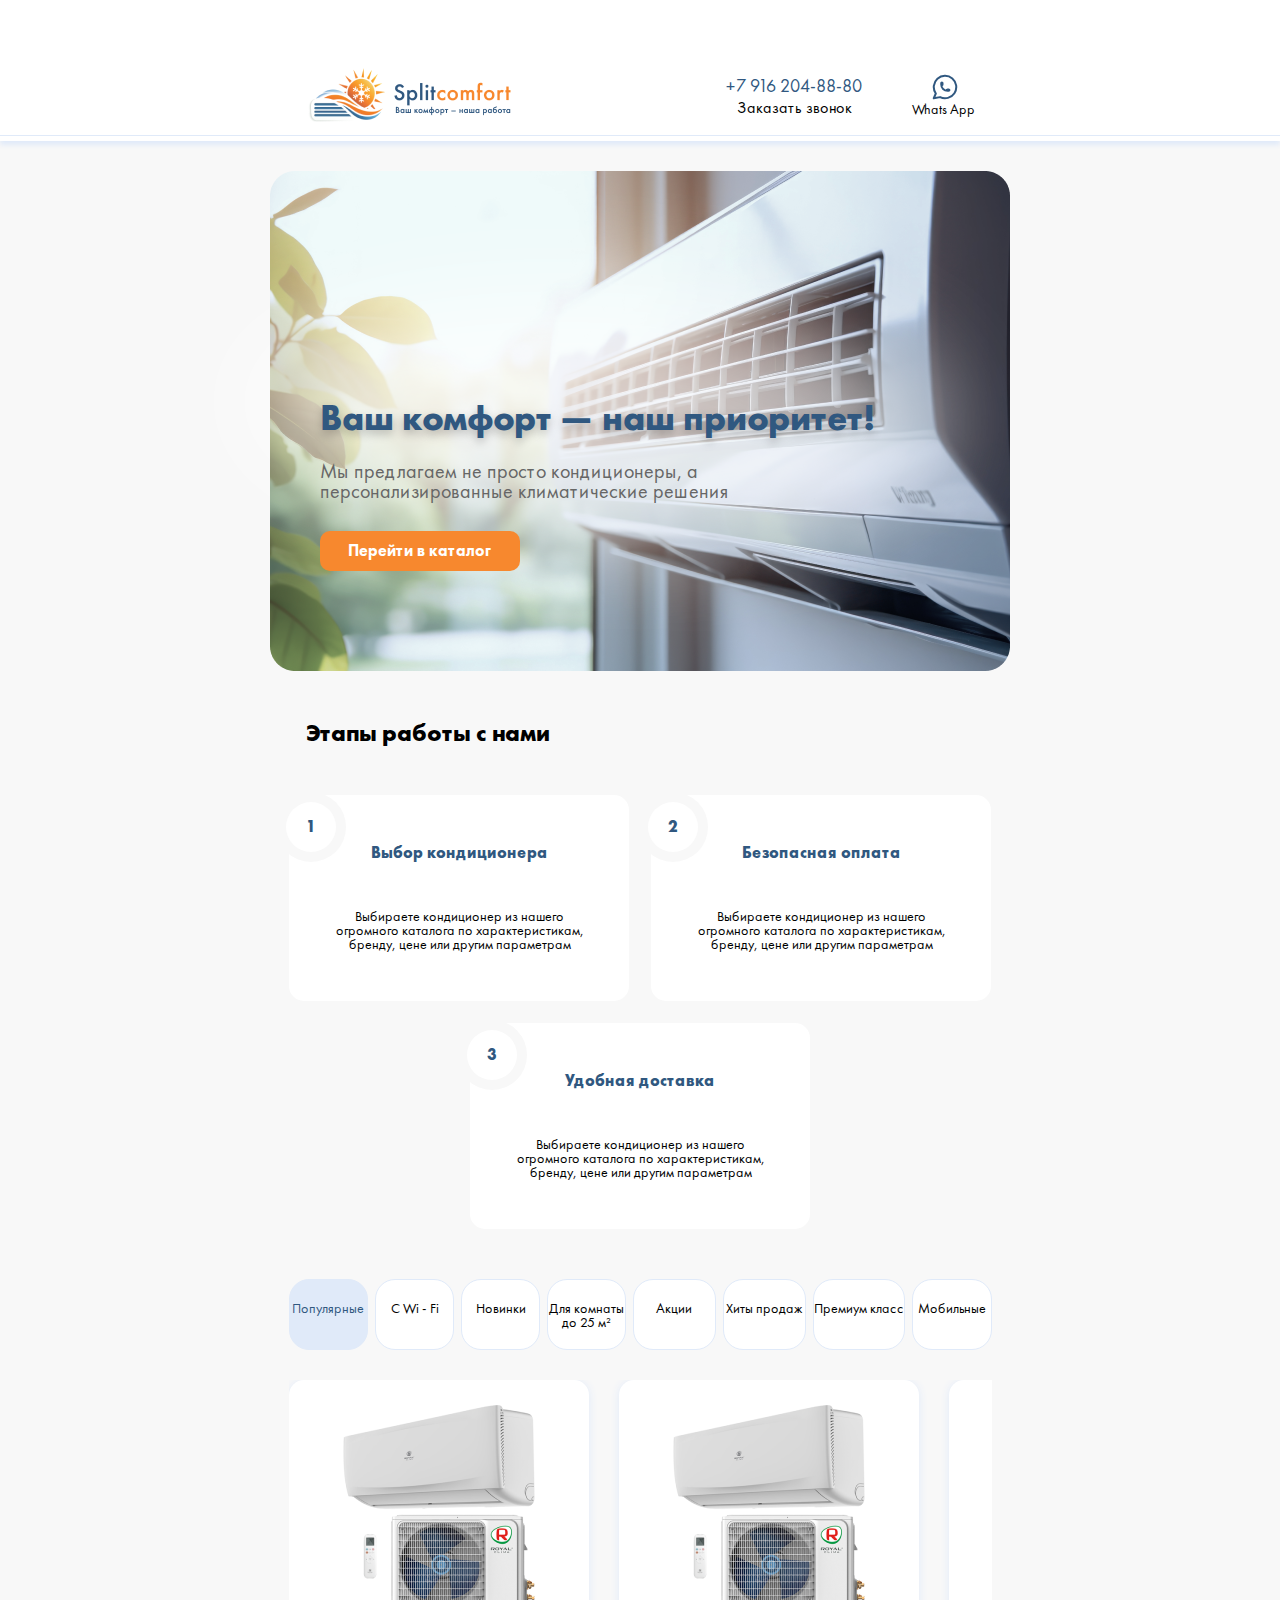
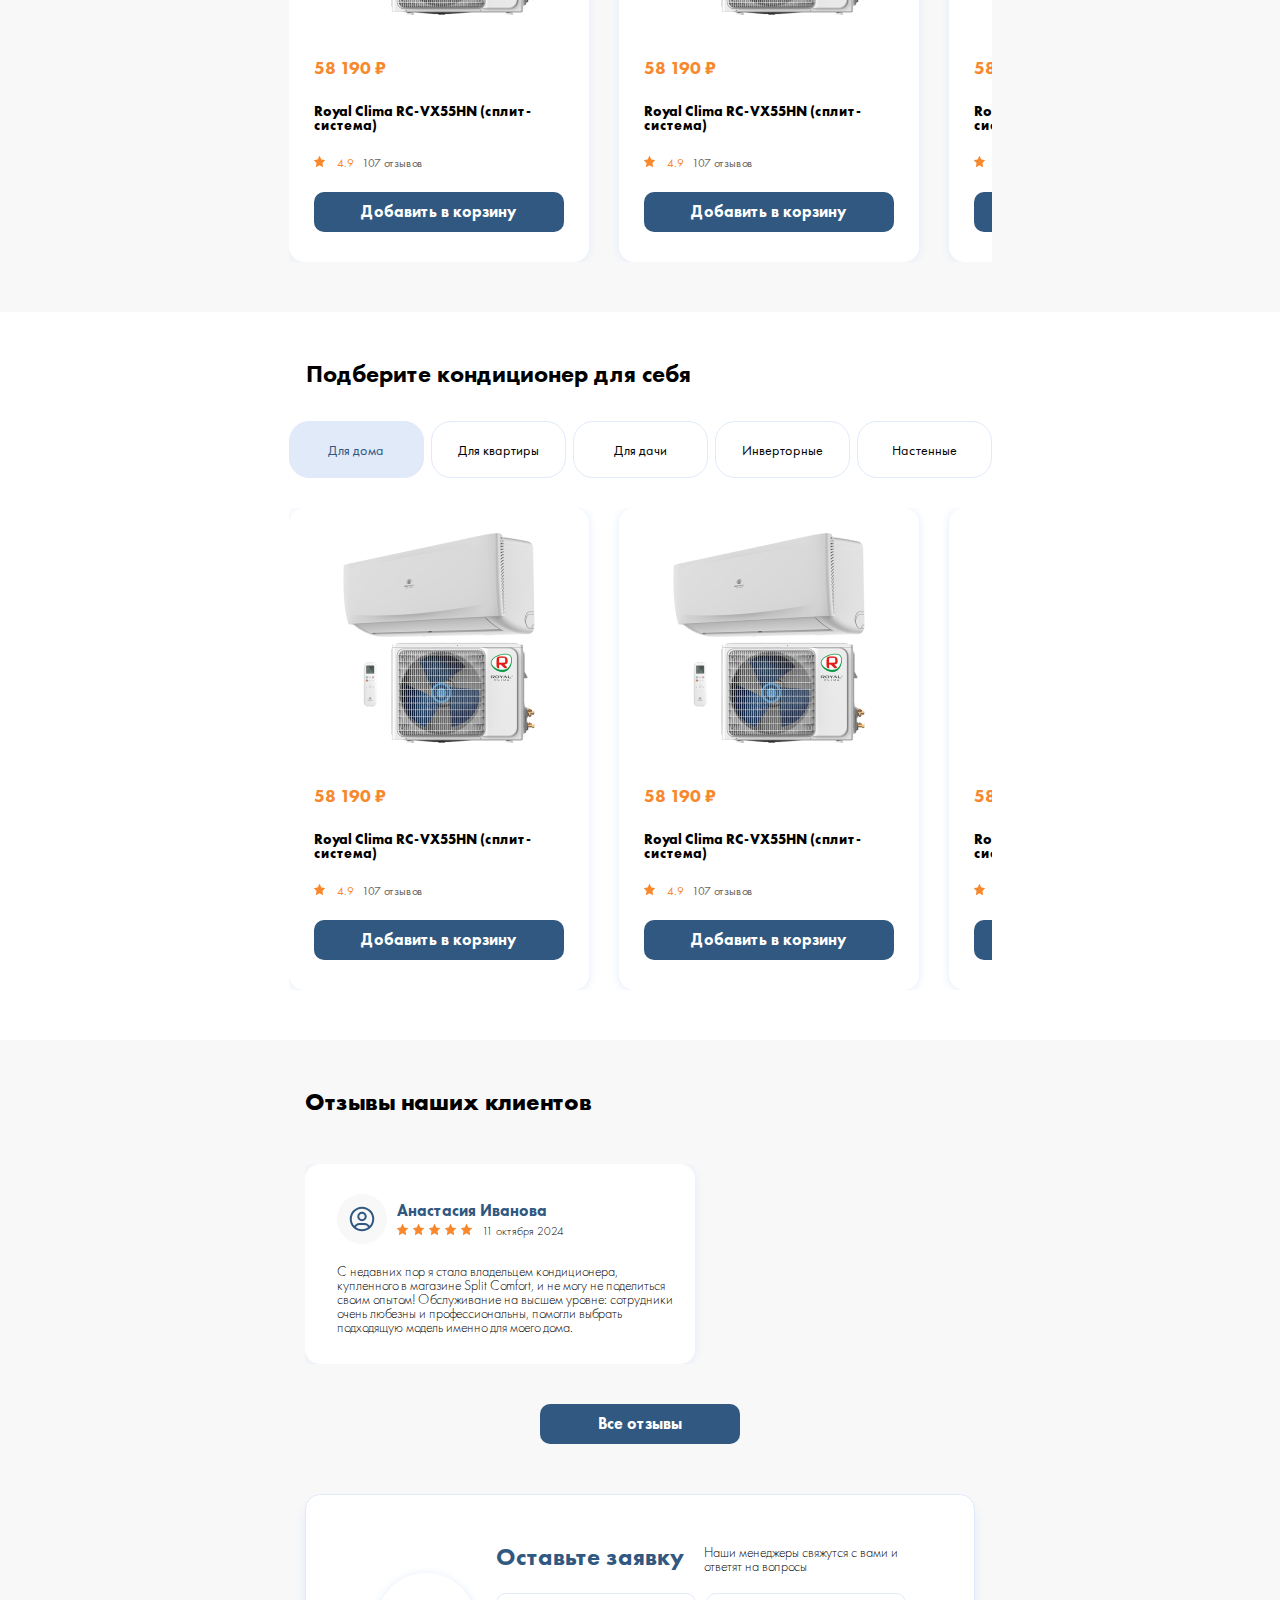
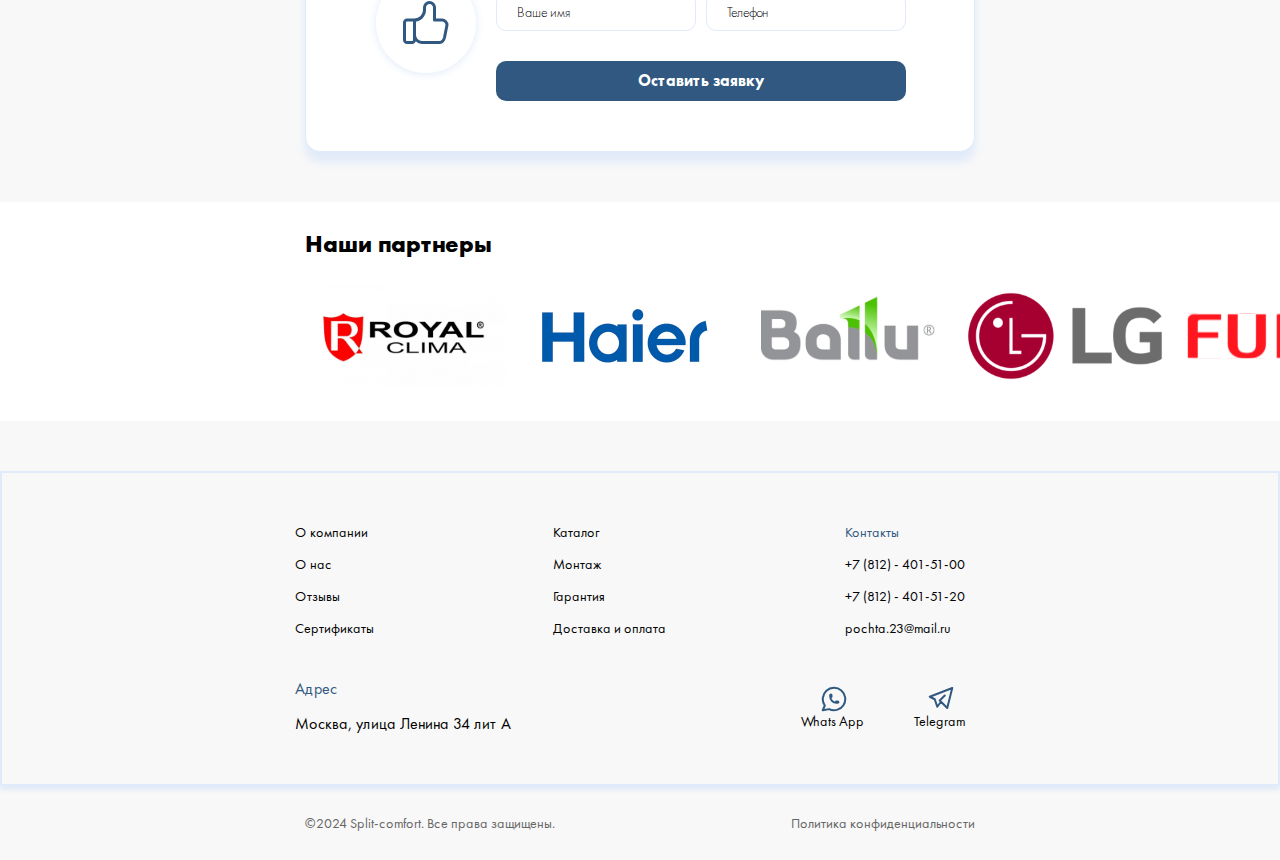
==== commit c3bf96ac: "done catalog page" ====
--- a/index.html
+++ b/index.html
@@ -8,6 +8,7 @@
   <link rel="stylesheet" href="styles/form.css">
   <link rel="stylesheet" href="styles/reviews.css">
   <link rel="stylesheet" href="styles/main.css">
+  <link rel="stylesheet" href="styles/item.css"">
   <link rel="stylesheet" href="styles/header.css">
   <link rel="stylesheet" href="styles/footer.css">
 </head>
@@ -337,7 +338,7 @@
         <li>С Wi - Fi</li>
       </ul>
       <ul class="catalog-items">
-        <li>
+        <li class="desk">
           <img src="assets/images/conditioner.png" alt="">
           <div class="catalog-item">
             <span class="catalog-item__price">58 190 ₽</span>
@@ -376,7 +377,7 @@
             </div>
             <a href="" class="link catalog-item__link">Добавить в корзину</a></div>
         </li>
-        <li>
+        <li class="desk">
           <img src="assets/images/conditioner.png" alt="">
           <div class="catalog-item">
             <span class="catalog-item__price">58 190 ₽</span>
@@ -415,7 +416,7 @@
             </div>
             <a href="" class="link catalog-item__link">Добавить в корзину</a></div>
         </li>
-        <li>
+        <li class="desk">
           <img src="assets/images/conditioner.png" alt="">
           <div class="catalog-item">
             <span class="catalog-item__price">58 190 ₽</span>
@@ -454,7 +455,7 @@
             </div>
             <a href="" class="link catalog-item__link">Добавить в корзину</a></div>
         </li>
-        <li>
+        <li class="desk">
           <img src="assets/images/conditioner.png" alt="">
           <div class="catalog-item">
             <span class="catalog-item__price">58 190 ₽</span>
@@ -491,6 +492,70 @@
             </span>
               </div>
             </div>
+            <a href="" class="link catalog-item__link">Добавить в корзину</a></div>
+        </li>
+        <li class="mob">
+          <img src="assets/images/conditioner.png" alt="">
+          <div class="catalog-item">
+            <div class="catalog-item__wrapper">
+              <span class="catalog-item__price">58 190 ₽</span>
+              <div class="catalog-item__star">
+                <img src="assets/images/star.svg" alt="">
+                <span class="catalog-item__rating">4.9</span>
+                <span class="catalog-item__review">107 отзывов</span>
+              </div>
+            </div>
+            <p class="catalog-item__name">Royal Clima RC-VX55HN (сплит-
+              система)</p>
+
+            <a href="" class="link catalog-item__link">Добавить в корзину</a></div>
+        </li>
+        <li class="mob">
+          <img src="assets/images/conditioner.png" alt="">
+          <div class="catalog-item">
+            <div class="catalog-item__wrapper">
+              <span class="catalog-item__price">58 190 ₽</span>
+              <div class="catalog-item__star">
+                <img src="assets/images/star.svg" alt="">
+                <span class="catalog-item__rating">4.9</span>
+                <span class="catalog-item__review">107 отзывов</span>
+              </div>
+            </div>
+            <p class="catalog-item__name">Royal Clima RC-VX55HN (сплит-
+              система)</p>
+
+            <a href="" class="link catalog-item__link">Добавить в корзину</a></div>
+        </li>
+        <li class="mob">
+          <img src="assets/images/conditioner.png" alt="">
+          <div class="catalog-item">
+            <div class="catalog-item__wrapper">
+              <span class="catalog-item__price">58 190 ₽</span>
+              <div class="catalog-item__star">
+                <img src="assets/images/star.svg" alt="">
+                <span class="catalog-item__rating">4.9</span>
+                <span class="catalog-item__review">107 отзывов</span>
+              </div>
+            </div>
+            <p class="catalog-item__name">Royal Clima RC-VX55HN (сплит-
+              система)</p>
+
+            <a href="" class="link catalog-item__link">Добавить в корзину</a></div>
+        </li>
+        <li class="mob">
+          <img src="assets/images/conditioner.png" alt="">
+          <div class="catalog-item">
+            <div class="catalog-item__wrapper">
+              <span class="catalog-item__price">58 190 ₽</span>
+              <div class="catalog-item__star">
+                <img src="assets/images/star.svg" alt="">
+                <span class="catalog-item__rating">4.9</span>
+                <span class="catalog-item__review">107 отзывов</span>
+              </div>
+            </div>
+            <p class="catalog-item__name">Royal Clima RC-VX55HN (сплит-
+              система)</p>
+
             <a href="" class="link catalog-item__link">Добавить в корзину</a></div>
         </li>
       </ul>
@@ -580,7 +645,7 @@
     <div class="container">
       <div class="form-like">
         <div class="form-circle">
-          <img src="../assets/images/like.svg" alt="">
+          <img src="assets/images/like.svg" alt="">
         </div>
         <div class="form-like__text desk">
           <span class="form-like__bid">Оставьте заявку </span>
--- a/styles/main.css
+++ b/styles/main.css
@@ -148,97 +148,7 @@
     color: var(--blue);
 }
 
-.catalog-items {
-    margin-top: 30px;
-    display: flex;
-    justify-content: space-between;
-}
-
-.catalog-items li {
-    max-width: 300px;
-    width: 100%;
-    border-radius: 15px;
-    box-shadow: 0 1px 10px 0 var(--gayBlue);
-    background: var(--white);
-    padding: 25px 20px 24px 20px;
-}
-
-.catalog-item {
-    padding: 0 5px;
-}
-
-.catalog-item__price {
-    display: inline-block;
-    font-weight: 900;
-    font-size: 18px;
-    line-height: 1.33333;
-    margin-top: 39px;
-    color: var(--orange);
-}
-
-.catalog-item__name {
-    font-weight: 600;
-    font-size: 14px;
-    line-height: 1.2;
-    margin-top: 25px;
-}
-
-.catalog-item__rating {
-    display: inline-block;
-    padding-left: 8px;
-    font-weight: 400;
-    font-size: 11px;
-    line-height: 1.21905;
-    font-family: "Futura PT Book", sans-serif;
-    color: var(--orange);
-}
-
-.catalog-item__review {
-    font-weight: 400;
-    font-size: 11px;
-    font-family: "Futura PT Book", sans-serif;
-    line-height: 1.28;
-    color: var(--devil);
-    padding-left: 5px;
-}
-
-.catalog-item__star {
-    margin-top: 14px;
-}
-
-.catalog-item-text {
-    display: flex;
-    flex-direction: column;
-    gap: 7px;
-    margin-top: 10px;
-}
-
-.catalog-item-desc {
-    display: flex;
-    justify-content: space-between;
-}
-
-.catalog-item-desc span:first-child {
-    font-weight: 400;
-    font-size: 11px;
-    font-family: "Futura PT Book", sans-serif;
-    line-height: 1.23871;
-    color: var(--devil);
-}
-
-.catalog-item-desc span:nth-child(2) {
-    font-weight: 400;
-    font-family: "Futura PT Book", sans-serif;
-    font-size: 12px;
-    line-height: 1.2;
-    color: var(--orange);
-}
-
-.catalog-item__link {
-    margin-top: 30px;
-    width: 100%;
-    padding: 12px 0;
-}
+
 
 /**/
 
@@ -413,55 +323,6 @@
         width: 140px;
     }
 
-    .desk {
-        display: none;
-    }
-
-    .catalog-items {
-        overflow: hidden;
-        gap: 30px;
-    }
-
-    .catalog-items li {
-
-        padding: 25px 20px 30px 20px;
-    }
-
-    .catalog-item {
-        padding: 0 5px;
-    }
-
-    .catalog-item__price {
-        line-height: 1;
-    }
-
-    .catalog-item__name {
-        line-height: 1;
-    }
-
-    .catalog-item__rating {
-        padding-left: 8px;
-        font-size: 12px;
-        line-height: 1;
-    }
-
-    .catalog-item__review {
-        font-size: 12px;
-        line-height: 1;
-        padding-left: 4px;
-    }
-
-    .catalog-item__star {
-        margin-top: 19px;
-    }
-
-    .catalog-item-text {
-        display: none;
-    }
-
-    .catalog-item__link {
-        margin-top: 20px;
-    }
 
     /**/
     .choice {
@@ -557,8 +418,9 @@
 
     .main-circle {
         position: absolute;
-        top: 22px;
-        left: -142px;
+        width: 100%;
+        top: 145px;
+        left: -2px;
         z-index: 1;
     }
 
@@ -647,62 +509,6 @@
 
     .catalog-filter li:nth-child(5) {
         width: 130px;
-    }
-
-    .catalog-items {
-        margin-top: 30px;
-        gap: 10px;
-    }
-
-    .catalog-items li {
-        padding: 25px 20px 30px 20px;
-    }
-
-    .catalog-item {
-        padding: 0 5px;
-    }
-
-    .mob {
-        display: block;
-    }
-
-    .catalog-item__wrapper {
-        display: flex;
-        justify-content: space-between;
-        margin-top: 35px;
-        align-items: center;
-    }
-
-    .catalog-item__price {
-        line-height: 1;
-        margin-top: 0;
-    }
-
-    .catalog-item__name {
-        line-height: 1;
-        margin-top: 10px;
-    }
-
-    .catalog-item__rating {
-        padding-left: 5px;
-        font-size: 12px;
-        line-height: 1;
-    }
-
-    .catalog-item__review {
-        font-size: 12px;
-        line-height: 1;
-        padding-left: 5px;
-    }
-
-    .catalog-item__star {
-        margin-top: 0;
-    }
-
-    .catalog-item__link {
-        margin-top: 20px;
-        width: 100%;
-        padding: 12px 0;
     }
 
     /**/
--- a/styles/item.css
+++ b/styles/item.css
@@ -0,0 +1,207 @@
+.catalog-items {
+    margin-top: 30px;
+    display: flex;
+    justify-content: space-between;
+}
+
+.catalog-items li {
+    max-width: 300px;
+    width: 100%;
+    border-radius: 15px;
+    box-shadow: 0 1px 10px 0 var(--gayBlue);
+    background: var(--white);
+    padding: 25px 20px 24px 20px;
+}
+
+.catalog-item {
+    padding: 0 5px;
+}
+
+.catalog-item__price {
+    display: inline-block;
+    font-weight: 900;
+    font-size: 18px;
+    line-height: 1.33333;
+    margin-top: 39px;
+    color: var(--orange);
+}
+
+.catalog-item__name {
+    font-weight: 600;
+    font-size: 14px;
+    line-height: 1.2;
+    margin-top: 25px;
+}
+
+.catalog-item__rating {
+    display: inline-block;
+    padding-left: 8px;
+    font-weight: 400;
+    font-size: 11px;
+    line-height: 1.21905;
+    font-family: "Futura PT Book", sans-serif;
+    color: var(--orange);
+}
+
+.catalog-item__review {
+    font-weight: 400;
+    font-size: 11px;
+    font-family: "Futura PT Book", sans-serif;
+    line-height: 1.28;
+    color: var(--devil);
+    padding-left: 5px;
+}
+
+.catalog-item__star {
+    margin-top: 14px;
+}
+
+.catalog-item-text {
+    display: flex;
+    flex-direction: column;
+    gap: 7px;
+    margin-top: 10px;
+}
+
+.catalog-item-desc {
+    display: flex;
+    justify-content: space-between;
+}
+
+.catalog-item-desc span:first-child {
+    font-weight: 400;
+    font-size: 11px;
+    font-family: "Futura PT Book", sans-serif;
+    line-height: 1.23871;
+    color: var(--devil);
+}
+
+.catalog-item-desc span:nth-child(2) {
+    font-weight: 400;
+    font-family: "Futura PT Book", sans-serif;
+    font-size: 12px;
+    line-height: 1.2;
+    color: var(--orange);
+}
+
+.catalog-item__link {
+    margin-top: 30px;
+    width: 100%;
+    padding: 12px 0;
+}
+
+.mob {
+    display: none;
+}
+
+@media screen and (max-width: 1440px) {
+
+
+    .catalog-items {
+        overflow: hidden;
+        gap: 30px;
+    }
+
+    .catalog-items li {
+
+        padding: 25px 20px 30px 20px;
+    }
+
+    .catalog-item {
+        padding: 0 5px;
+    }
+
+    .catalog-item__price {
+        line-height: 1;
+    }
+
+    .catalog-item__name {
+        line-height: 1;
+    }
+
+    .catalog-item__rating {
+        padding-left: 8px;
+        font-size: 12px;
+        line-height: 1;
+    }
+
+    .catalog-item__review {
+        font-size: 12px;
+        line-height: 1;
+        padding-left: 4px;
+    }
+
+    .catalog-item__star {
+        margin-top: 19px;
+    }
+
+    .catalog-item-text {
+        display: none;
+    }
+
+    .catalog-item__link {
+        margin-top: 20px;
+    }
+}
+
+@media screen and (max-width: 769px) {
+    .desk {
+        display: none;
+    }
+
+    .catalog-items {
+        margin-top: 30px;
+        gap: 10px;
+    }
+
+    .catalog-items li {
+        padding: 25px 20px 30px 20px;
+    }
+
+    .catalog-item {
+        padding: 0 5px;
+    }
+
+    .mob {
+        display: block;
+    }
+
+    .catalog-item__wrapper {
+        display: flex;
+        justify-content: space-between;
+        margin-top: 35px;
+        align-items: center;
+    }
+
+    .catalog-item__price {
+        line-height: 1;
+        margin-top: 0;
+    }
+
+    .catalog-item__name {
+        line-height: 1;
+        margin-top: 10px;
+    }
+
+    .catalog-item__rating {
+        padding-left: 5px;
+        font-size: 12px;
+        line-height: 1;
+    }
+
+    .catalog-item__review {
+        font-size: 12px;
+        line-height: 1;
+        padding-left: 5px;
+    }
+
+    .catalog-item__star {
+        margin-top: 0;
+    }
+
+    .catalog-item__link {
+        margin-top: 20px;
+        width: 100%;
+        padding: 12px 0;
+    }
+}